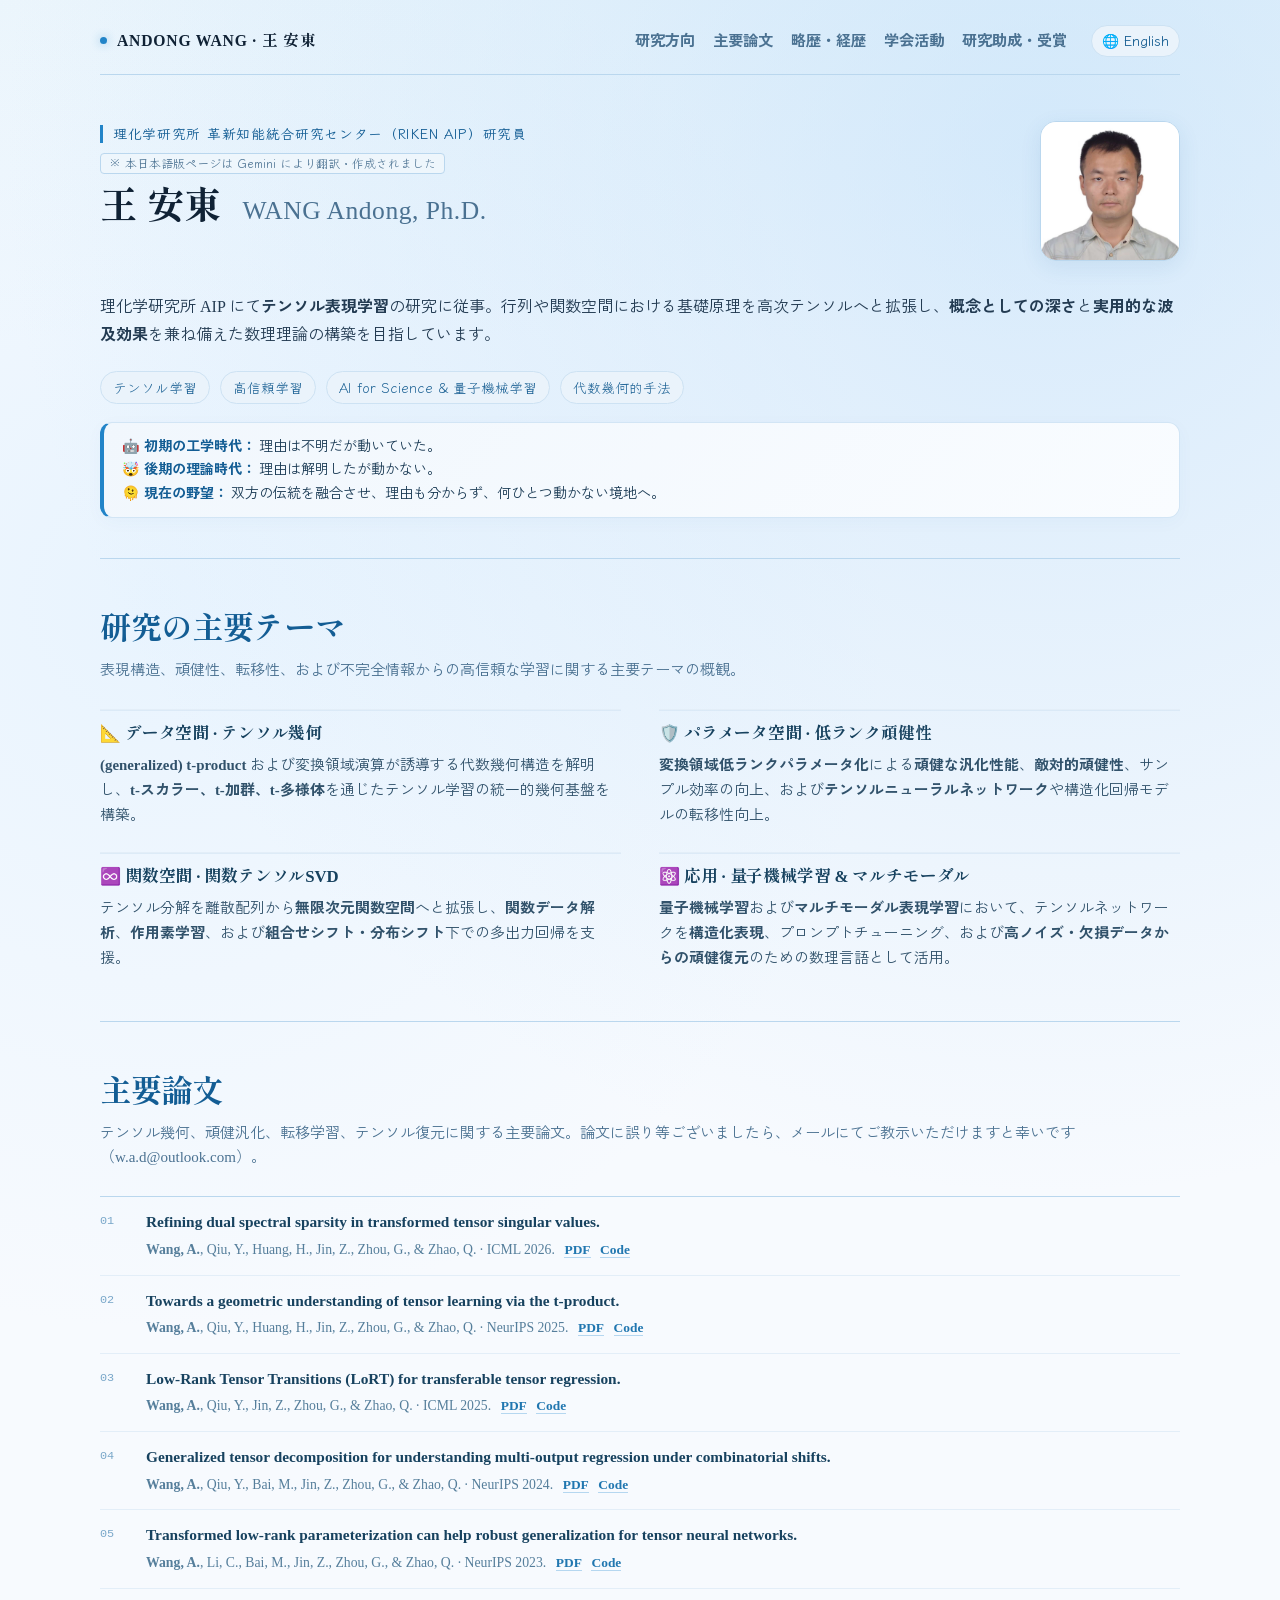
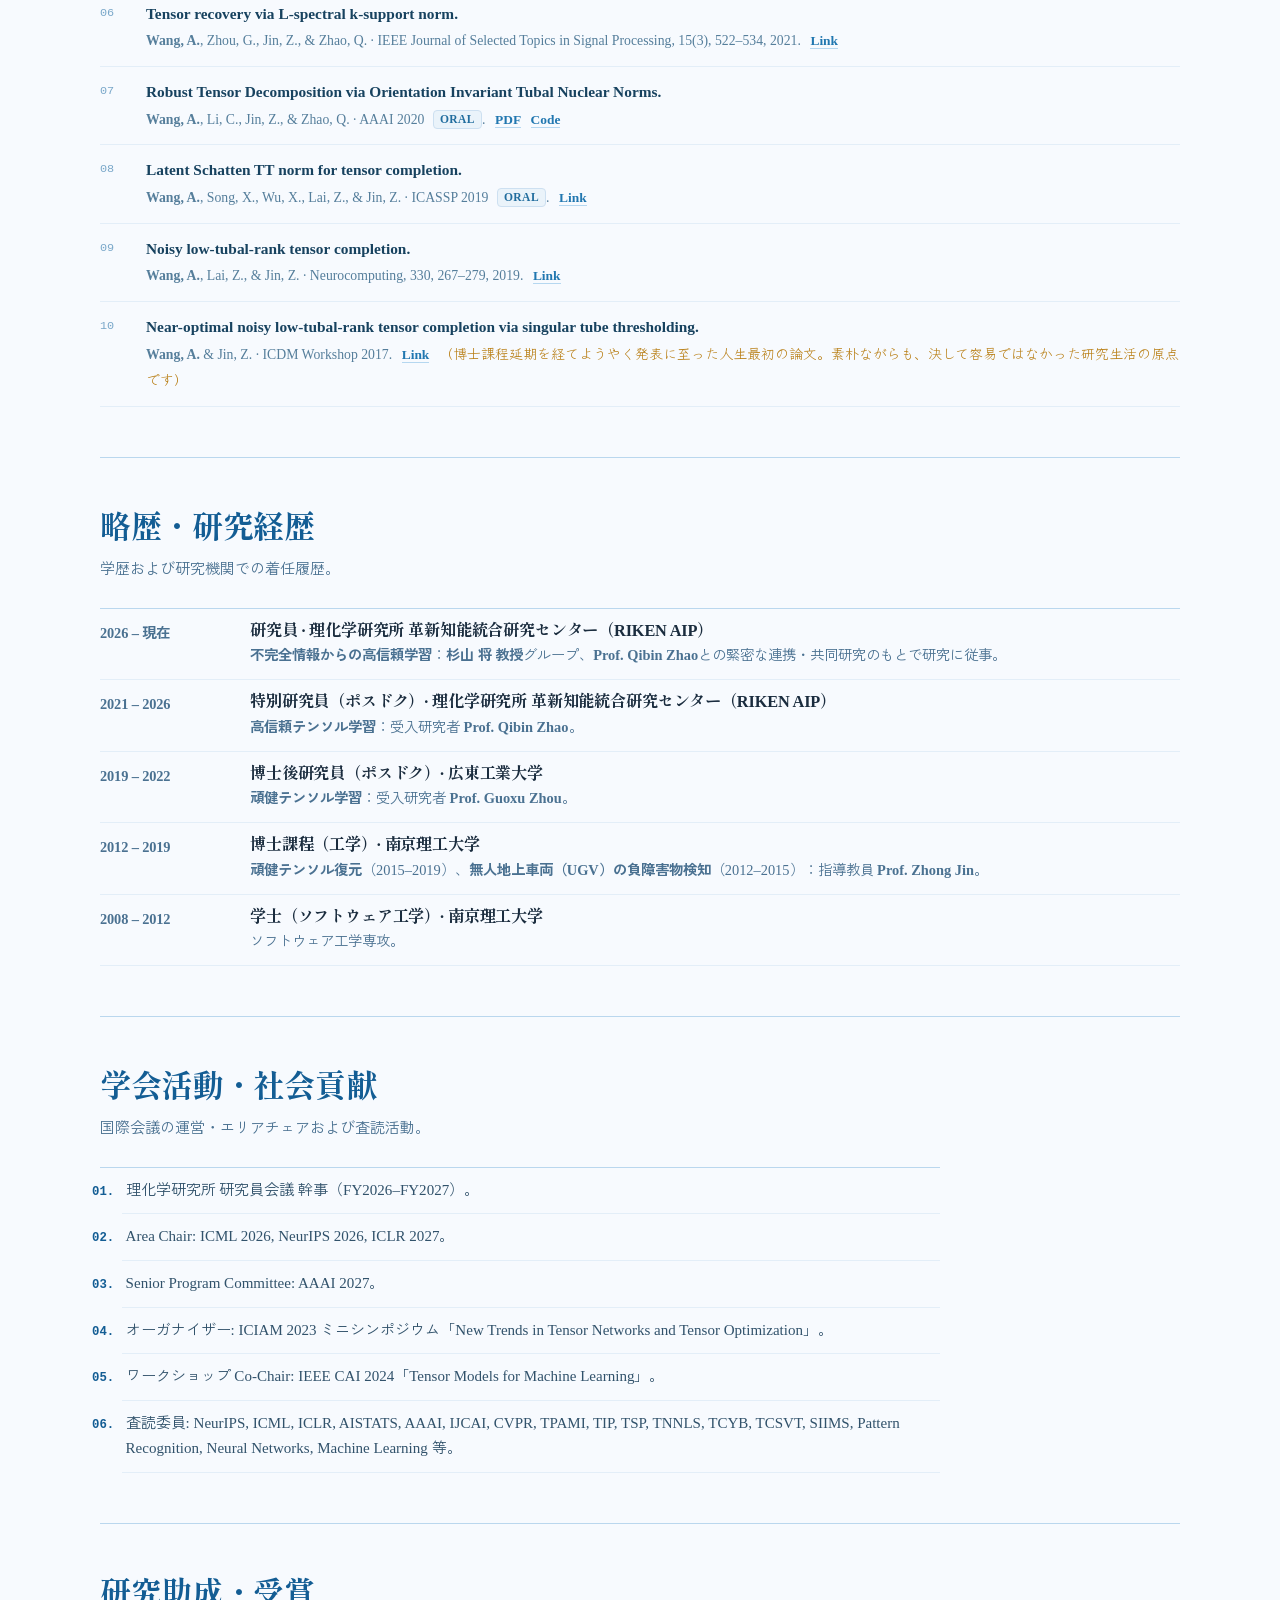
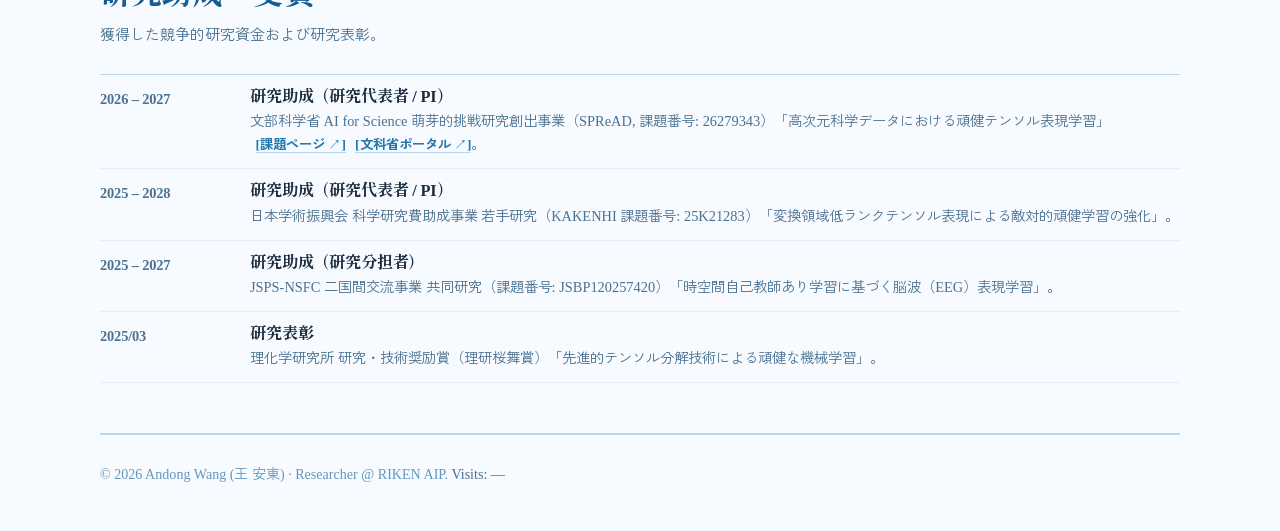
==== index_ja.html @ dbf2d509 "Add files via upload" ====
<!DOCTYPE html>
<html lang="ja">
<head>
  <meta charset="UTF-8" />
  <meta name="viewport" content="width=device-width, initial-scale=1.0" />
  <meta name="description" content="王 安東（Andong Wang）、理化学研究所 革新知能統合研究センター（RIKEN AIP）研究員。テンソル表現学習、代数幾何的手法、不完全情報からの高信頼学習、頑健転移、量子機械学習。" />
  <title>王 安東 (Andong Wang) | 理化学研究所 AIP 研究員</title>
  <link rel="preconnect" href="https://fonts.googleapis.com">
  <link rel="preconnect" href="https://fonts.gstatic.com" crossorigin>
  <link href="https://fonts.googleapis.com/css2?family=Cormorant+Garamond:ital,wght@0,500;0,600;0,700;1,500;1,600&family=EB+Garamond:ital,wght@0,500;0,600;0,700;1,500;1,600&family=Klee+One:wght@400;600&family=Shippori+Mincho:wght@400;500;600;700;800&family=Zen+Kaku+Gothic+New:wght@300;400;500;600;700&display=swap" rel="stylesheet">
  <style>
    :root {
      --bg: #f7fafe;
      --paper: #ffffff;
      --ink: #102235;
      --ink-soft: #233b52;
      --muted: #4a7191;
      --muted-light: #7ca5c5;
      --line: #bad7ee;
      --line-soft: #e3eef8;
      --blue: #298cd1;
      --blue-deep: #135d94;
      --blue-soft: #edf5fc;
      --blue-accent: #2284c8;
      --blue-subtle: #f0f6fc;
      --font-klee: "Klee One", "Yu Kyokasho", serif;
      --serif: "Times New Roman", Times, "Shippori Mincho", "Hiragino Mincho ProN", "Yu Mincho", "YuMincho", "BIZ UDPMincho", serif;
      --times: "Times New Roman", Times, "Zen Kaku Gothic New", "Hiragino Sans", "Hiragino Kaku Gothic ProN", "Yu Gothic", sans-serif;
      --radius-lg: 20px;
      --radius-md: 12px;
      --max: 1080px;
    }

    * { box-sizing: border-box; }
    html { scroll-behavior: smooth; }

    body {
      margin: 0;
      color: var(--ink);
      font-family: var(--times);
      font-size: 0.98rem;
      background:
        radial-gradient(circle at 82% 4%, rgba(182, 218, 248, 0.5), transparent 28%),
        radial-gradient(circle at 12% 16%, rgba(205, 232, 255, 0.35), transparent 22%),
        linear-gradient(180deg, #edf6fc 0%, #f7fafe 340px),
        var(--bg);
      line-height: 1.7;
      -webkit-font-smoothing: antialiased;
    }

    a { color: inherit; text-decoration: none; }
    p { margin: 0; }
    .site-shell { width: min(var(--max), calc(100% - 40px)); margin: 0 auto; }

    .topbar {
      width: min(var(--max), calc(100% - 40px));
      margin: 24px auto 0;
      display: flex;
      justify-content: space-between;
      align-items: center;
      gap: 20px;
      padding: 0 0 16px;
      border-bottom: 1px solid var(--line);
    }

    .wordmark {
      display: flex;
      align-items: center;
      gap: 10px;
      font-family: var(--serif);
      font-weight: 700;
      font-size: 0.98rem;
      letter-spacing: 0.05em;
      color: var(--ink);
      text-transform: uppercase;
      transition: color 0.18s ease;
    }

    .wordmark:hover {
      color: var(--blue-deep);
    }

    .wordmark-dot {
      width: 7px;
      height: 7px;
      border-radius: 50%;
      background: var(--blue-accent);
      box-shadow: 0 0 10px rgba(34, 132, 200, 0.45);
    }

    nav {
      display: flex;
      align-items: center;
      gap: 18px;
      flex-wrap: wrap;
      justify-content: flex-end;
    }

    nav a {
      color: var(--muted);
      font-family: var(--times);
      font-size: 0.95rem;
      font-weight: 600;
      letter-spacing: 0;
      padding: 4px 0;
      position: relative;
      transition: color 0.18s ease;
      white-space: nowrap;
    }

    nav a:hover {
      color: var(--blue-deep);
    }

    nav a::after {
      content: '';
      position: absolute;
      bottom: -2px;
      left: 0;
      width: 0;
      height: 2px;
      background: var(--blue-accent);
      border-radius: 1px;
      transition: width 0.2s cubic-bezier(0.16, 1, 0.3, 1);
    }

    nav a:hover::after {
      width: 100%;
    }

    .hero {
      display: flex;
      flex-direction: column;
      gap: 16px;
      padding: 46px 0 40px;
      border-bottom: 1px solid var(--line);
    }

    .hero-header {
      display: flex;
      justify-content: space-between;
      align-items: flex-start;
      gap: 28px;
    }

    .hero-title-area {
      flex: 1;
      min-width: 0;
    }

    .hero-aside {
      flex-shrink: 0;
      display: flex;
      justify-content: flex-end;
      align-items: flex-start;
    }

    .hero-portrait-card {
      width: 140px;
      height: 140px;
      flex-shrink: 0;
    }

    .hero-portrait {
      display: block;
      width: 140px;
      height: 140px;
      border-radius: 16px;
      overflow: hidden;
      border: 1px solid #bad7ee;
      box-shadow: 0 6px 22px rgba(19, 93, 148, 0.09);
      background: linear-gradient(135deg, #e8f4fc, #f7fbfe);
      transition: transform 0.2s ease, box-shadow 0.2s ease;
    }

    .hero-portrait:hover {
      transform: translateY(-2px);
      box-shadow: 0 10px 28px rgba(19, 93, 148, 0.13);
    }

    .hero-portrait img {
      width: 100%;
      height: 100%;
      object-fit: cover;
      display: block;
    }

    .hero-bio-area {
      width: 100%;
    }

    .hero-joke-wrapper {
      width: 100%;
      margin-top: 2px;
    }

    .self-joke {
      margin: 0;
      color: #1a3a54;
      font-size: 0.88rem;
      line-height: 1.65;
      font-family: var(--times);
      background: linear-gradient(135deg, #f1f7fd 0%, #f9fcff 100%);
      border: 1px solid #d2e5f5;
      border-left: 4px solid var(--blue-accent);
      border-radius: var(--radius-md);
      padding: 12px 18px;
      box-shadow: 0 4px 18px rgba(19, 93, 148, 0.03);
    }

    .self-joke strong {
      font-weight: 700;
      color: var(--blue-deep);
    }

    .eyebrow {
      display: inline-block;
      margin-bottom: 4px;
      color: var(--blue-deep);
      font-size: 0.86rem;
      font-weight: 600;
      letter-spacing: 0.05em;
      border-left: 3px solid var(--blue-accent);
      padding-left: 10px;
      line-height: 1.3;
      font-family: var(--font-klee);
    }

    .trans-disclaimer {
      display: inline-block;
      margin-bottom: 6px;
      font-size: 0.76rem;
      color: var(--muted);
      background: #eef6fc;
      border: 1px solid var(--line);
      padding: 2px 8px;
      border-radius: 4px;
      font-family: var(--font-klee);
      line-height: 1.3;
    }

    h1, h2, h3 {
      margin: 0;
      line-height: 1.25;
      letter-spacing: -0.01em;
      font-family: var(--serif);
      font-weight: 700;
    }

    h1 {
      max-width: 100%;
      font-size: clamp(1.75rem, 3.2vw, 2.35rem);
      color: var(--ink);
      letter-spacing: -0.01em;
      line-height: 1.12;
      margin: 0;
    }

    .name-en {
      display: inline-block;
      margin-left: 0.45em;
      color: var(--muted);
      font-family: "Times New Roman", Times, serif;
      font-size: 0.68em;
      font-weight: 500;
      letter-spacing: 0.02em;
      white-space: nowrap;
    }

    .subtitle {
      max-width: 100%;
      margin-top: 16px;
      color: var(--ink-soft);
      font-size: clamp(0.94rem, 1.4vw, 1rem);
      line-height: 1.75;
    }

    .tag-row {
      display: flex;
      flex-wrap: wrap;
      gap: 8px 10px;
      margin-top: 22px;
      max-width: 100%;
    }

    .tag {
      color: #175e92;
      background: #eaf3fb;
      border: 1px solid #cde2f3;
      border-radius: 999px;
      padding: 4px 12px;
      font-size: 0.86rem;
      font-family: var(--font-klee);
      transition: all 0.18s ease;
      white-space: nowrap;
    }

    .tag:hover {
      background: #dcecf8;
      color: #0d4974;
      border-color: #bad8ee;
    }

    section {
      scroll-margin-top: 60px;
      padding: 50px 0;
      border-bottom: 1px solid var(--line);
    }

    .section-heading {
      display: grid;
      grid-template-columns: 1fr;
      gap: 10px;
      margin-bottom: 26px;
      align-items: start;
    }

    .section-heading h2 {
      color: var(--blue-deep);
      font-size: clamp(1.45rem, 2.6vw, 1.95rem);
      font-family: var(--serif);
      font-weight: 700;
      letter-spacing: -0.01em;
    }

    .section-heading p {
      max-width: 1100px;
      color: #4a7191;
      font-size: 0.94rem;
      line-height: 1.65;
    }

    .two-column-text {
      display: grid;
      grid-template-columns: repeat(2, minmax(0, 1fr));
      gap: 24px 38px;
    }

    .text-block {
      padding-top: 14px;
      border-top: 1px solid var(--line-soft);
      box-shadow: inset 0 1px 0 rgba(207, 226, 242, 0.55);
    }

    .text-block h3 {
      margin-bottom: 8px;
      color: #17425f;
      font-size: 1.05rem;
      font-family: var(--serif);
      font-weight: 700;
      letter-spacing: -0.01em;
    }

    .text-block p {
      color: #31526b;
      font-size: 0.93rem;
      line-height: 1.68;
    }

    .timeline {
      display: grid;
      gap: 0;
      margin: 0;
      padding: 0;
      list-style: none;
      border-top: 1px solid var(--line);
    }

    .timeline li {
      display: grid;
      grid-template-columns: 130px minmax(0, 1fr);
      gap: 20px;
      padding: 12px 0;
      border-bottom: 1px solid var(--line-soft);
    }

    .time {
      color: #4a7191;
      font-size: 0.90rem;
      font-weight: 600;
      letter-spacing: -0.01em;
    }

    .timeline h3 {
      color: #1a2c3e;
      font-size: 1.02rem;
      margin-bottom: 3px;
      letter-spacing: -0.01em;
      font-family: var(--serif);
      font-weight: 700;
    }

    .timeline p {
      color: #4a7191;
      font-size: 0.90rem;
      line-height: 1.6;
    }

    .pub-list {
      display: grid;
      gap: 0;
      margin: 0;
      padding: 0;
      list-style: none;
      counter-reset: pubs;
      border-top: 1px solid var(--line);
    }

    .pub-list li {
      counter-increment: pubs;
      display: grid;
      grid-template-columns: 34px minmax(0, 1fr);
      gap: 12px;
      align-items: start;
      padding: 12px 0;
      border-bottom: 1px solid var(--line-soft);
    }

    .pub-list li::before {
      content: counter(pubs, decimal-leading-zero);
      color: #79a7c9;
      font-family: ui-monospace, SFMono-Regular, Menlo, Consolas, monospace;
      font-size: 0.74rem;
      padding-top: 2px;
    }

    .pub-title {
      color: #17425f;
      font-weight: 700;
      line-height: 1.4;
      font-size: 0.96rem;
    }

    .pub-meta {
      color: #557e9b;
      font-size: 0.86rem;
    }

    .pub-link {
      display: inline;
      margin-left: 0.35rem;
      color: #2177b0;
      font-weight: 560;
      font-size: 0.84rem;
      border-bottom: 1px solid rgba(41, 140, 209, 0.32);
      white-space: nowrap;
      transition: all 0.18s ease;
    }

    .pub-link:hover {
      color: var(--blue-deep);
      border-color: var(--blue-deep);
    }

    .badge-oral {
      display: inline-block;
      color: #216d9e;
      background: #eaf3fa;
      border: 1px solid #cde0f1;
      font-size: 0.72rem;
      font-weight: 600;
      letter-spacing: 0.04em;
      text-transform: uppercase;
      border-radius: 4px;
      padding: 1px 6px;
      margin-left: 5px;
      vertical-align: 0.08em;
      line-height: 1.3;
    }

    .first-paper-note {
      display: inline;
      margin-left: 6px;
      font-size: 0.88rem;
      font-style: normal;
      font-family: var(--font-klee);
      color: #b87e14;
    }

    .service-list {
      display: grid;
      grid-template-columns: 1fr;
      gap: 0;
      margin: 0;
      padding: 0 0 0 1.35rem;
      list-style: decimal-leading-zero;
      border-top: 1px solid var(--line);
      max-width: 840px;
    }

    .service-list li {
      padding: 10px 0;
      border-bottom: 1px solid var(--line-soft);
      color: #31526b;
      font-size: 0.94rem;
      padding-left: 0.25rem;
    }

    .service-list li::marker {
      color: var(--blue-deep);
      font-family: ui-monospace, SFMono-Regular, Menlo, Consolas, monospace;
      font-size: 0.82em;
      font-weight: 600;
    }

    footer {
      width: min(var(--max), calc(100% - 40px));
      margin: 0 auto;
      padding: 28px 0 44px;
      color: #6398bc;
      font-size: 0.88rem;
      border-top: 1px solid var(--line);
      line-height: 1.65;
    }

    .visit-count {
      color: var(--muted);
      white-space: nowrap;
    }

    @media (max-width: 860px) {
      .topbar {
        align-items: flex-start;
        flex-direction: column;
        gap: 12px;
      }

      nav {
        justify-content: flex-start;
        gap: 12px 18px;
      }

      .hero {
        gap: 20px;
        padding-top: 40px;
      }

      .hero-header {
        flex-direction: row;
        align-items: flex-start;
        gap: 20px;
      }

      .hero-portrait-card {
        width: 120px;
        max-width: 120px;
      }

      .hero-portrait {
        width: 120px;
        height: 120px;
      }

      .two-column-text { grid-template-columns: 1fr; }
    }

    @media (max-width: 560px) {
      .site-shell, .topbar, footer { width: min(100% - 24px, var(--max)); }
      .hero { padding: 36px 0 40px; }
      .hero-header {
        flex-direction: column-reverse;
        gap: 16px;
      }
      .timeline li, .pub-list li { grid-template-columns: 1fr; gap: 8px; }
    }
  </style>
</head>
<body>
  <header class="topbar" aria-label="サイトヘッダー">
    <a class="wordmark" href="#home" aria-label="王 安東 ホーム">
      <span class="wordmark-dot"></span>
      <span>ANDONG WANG · 王 安東</span>
    </a>
    <nav aria-label="メインナビゲーション">
      <a href="#research">研究方向</a>
      <a href="#publications">主要論文</a>
      <a href="#experience">略歴・経歴</a>
      <a href="#service">学会活動</a>
      <a href="#funding">研究助成・受賞</a>
      <a href="index.html" class="tag" style="margin-left: 6px; font-weight: 600; padding: 3px 10px; text-decoration: none;" title="Switch to English">🌐 English</a>
    </nav>
  </header>

  <main id="home" class="site-shell">
    <section class="hero" aria-label="自己紹介">
      <div class="hero-header">
        <div class="hero-title-area">
          <span class="eyebrow">理化学研究所 革新知能統合研究センター（RIKEN AIP）研究員</span>
          <div style="margin-top: 2px; margin-bottom: 6px;">
            <span class="trans-disclaimer">※ 本日本語版ページは Gemini により翻訳・作成されました</span>
          </div>
          <h1>王 安東 <span class="name-en">WANG Andong, Ph.D.</span></h1>
        </div>
        <aside class="hero-aside" aria-label="研究員肖像写真">
          <div class="hero-portrait-card">
            <a class="hero-portrait" href="wad_jp.png" target="_blank" rel="noopener" aria-label="肖像写真を開く">
              <img src="wad_jp.png" alt="王 安東 肖像写真" onerror="this.src='assets/wad_jp.png';" />
            </a>
          </div>
        </aside>
      </div>

      <div class="hero-bio-area">
        <p class="subtitle">
          理化学研究所 AIP にて<strong>テンソル表現学習</strong>の研究に従事。行列や関数空間における基礎原理を高次テンソルへと拡張し、<strong>概念としての深さ</strong>と<strong>実用的な波及効果</strong>を兼ね備えた数理理論の構築を目指しています。
        </p>
        <div class="tag-row" aria-label="研究キーワード">
          <span class="tag">テンソル学習</span>
          <span class="tag">高信頼学習</span>
          <span class="tag">AI for Science & 量子機械学習</span>
          <span class="tag">代数幾何的手法</span>
        </div>
      </div>

      <div class="hero-joke-wrapper">
        <p class="self-joke">
          🤖 <strong>初期の工学時代：</strong> 理由は不明だが動いていた。<br />
          🤯 <strong>後期の理論時代：</strong> 理由は解明したが動かない。<br />
          🫠 <strong>現在の野望：</strong> 双方の伝統を融合させ、理由も分からず、何ひとつ動かない境地へ。
        </p>
      </div>
    </section>

    <section id="research" aria-label="研究概要">
      <div class="section-heading">
        <h2>研究の主要テーマ</h2>
        <p>表現構造、頑健性、転移性、および不完全情報からの高信頼な学習に関する主要テーマの概観。</p>
      </div>
      <div class="two-column-text">
        <article class="text-block">
          <h3>📐 データ空間 · テンソル幾何</h3>
          <p>
            <strong>(generalized) t-product</strong> および変換領域演算が誘導する代数幾何構造を解明し、<strong>t-スカラー、t-加群、t-多様体</strong>を通じたテンソル学習の統一的幾何基盤を構築。
          </p>
        </article>
        <article class="text-block">
          <h3>🛡️ パラメータ空間 · 低ランク頑健性</h3>
          <p>
            <strong>変換領域低ランクパラメータ化</strong>による<strong>頑健な汎化性能</strong>、<strong>敵対的頑健性</strong>、サンプル効率の向上、および<strong>テンソルニューラルネットワーク</strong>や構造化回帰モデルの転移性向上。
          </p>
        </article>
        <article class="text-block">
          <h3>♾️ 関数空間 · 関数テンソルSVD</h3>
          <p>
            テンソル分解を離散配列から<strong>無限次元関数空間</strong>へと拡張し、<strong>関数データ解析</strong>、<strong>作用素学習</strong>、および<strong>組合せシフト・分布シフト</strong>下での多出力回帰を支援。
          </p>
        </article>
        <article class="text-block">
          <h3>⚛️ 応用 · 量子機械学習 & マルチモーダル</h3>
          <p>
            <strong>量子機械学習</strong>および<strong>マルチモーダル表現学習</strong>において、テンソルネットワークを<strong>構造化表現</strong>、プロンプトチューニング、および<strong>高ノイズ・欠損データからの頑健復元</strong>のための数理言語として活用。
          </p>
        </article>
      </div>
    </section>

    <section id="publications" aria-label="主要論文">
      <div class="section-heading">
        <h2>主要論文</h2>
        <p>テンソル幾何、頑健汎化、転移学習、テンソル復元に関する主要論文。論文に誤り等ございましたら、メールにてご教示いただけますと幸いです（w.a.d@outlook.com）。</p>
      </div>
      <ol class="pub-list">
        <li><div><span class="pub-title">Refining dual spectral sparsity in transformed tensor singular values.<br></span> <span class="pub-meta"><strong>Wang, A.</strong>, Qiu, Y., Huang, H., Jin, Z., Zhou, G., & Zhao, Q. · ICML 2026.</span> <a class="pub-link" href="https://openreview.net/pdf?id=1ZIjW3LFcH" target="_blank" rel="noopener">PDF</a> <a class="pub-link" href="https://github.com/pingzaiwang/LpSq-QuasiNorm" target="_blank" rel="noopener">Code</a></div></li> 
        <li><div><span class="pub-title">Towards a geometric understanding of tensor learning via the t-product.<br></span> <span class="pub-meta"><strong>Wang, A.</strong>, Qiu, Y., Huang, H., Jin, Z., Zhou, G., & Zhao, Q. · NeurIPS 2025.</span> <a class="pub-link" href="https://proceedings.neurips.cc/paper_files/paper/2025/file/cef8f771a55c5ff0c9a421813c7f598b-Paper-Conference.pdf" target="_blank" rel="noopener">PDF</a> <a class="pub-link" href="https://github.com/pingzaiwang/BTR4tGeometry" target="_blank" rel="noopener">Code</a></div></li>
        <li><div><span class="pub-title">Low-Rank Tensor Transitions (LoRT) for transferable tensor regression.<br></span> <span class="pub-meta"><strong>Wang, A.</strong>, Qiu, Y., Jin, Z., Zhou, G., & Zhao, Q. · ICML 2025.</span> <a class="pub-link" href="https://raw.githubusercontent.com/mlresearch/v267/main/assets/wang25cj/wang25cj.pdf" target="_blank" rel="noopener">PDF</a> <a class="pub-link" href="https://github.com/pingzaiwang/LoRT" target="_blank" rel="noopener">Code</a></div></li>
        <li><div><span class="pub-title">Generalized tensor decomposition for understanding multi-output regression under combinatorial shifts.<br></span> <span class="pub-meta"><strong>Wang, A.</strong>, Qiu, Y., Bai, M., Jin, Z., Zhou, G., & Zhao, Q. · NeurIPS 2024.</span> <a class="pub-link" href="https://papers.neurips.cc/paper_files/paper/2024/file/54ece32fe923c26b3de15d0da182e008-Paper-Conference.pdf" target="_blank" rel="noopener">PDF</a> <a class="pub-link" href="https://github.com/pingzaiwang/FtSVD4MORCDS" target="_blank" rel="noopener">Code</a></div></li>
        <li><div><span class="pub-title">Transformed low-rank parameterization can help robust generalization for tensor neural networks.<br></span> <span class="pub-meta"><strong>Wang, A.</strong>, Li, C., Bai, M., Jin, Z., Zhou, G., & Zhao, Q. · NeurIPS 2023.</span> <a class="pub-link" href="https://proceedings.neurips.cc/paper_files/paper/2023/file/092c2d45005ea2db40fc24c470663416-Paper-Conference.pdf" target="_blank" rel="noopener">PDF</a> <a class="pub-link" href="https://github.com/pingzaiwang/Analysis4TNN" target="_blank" rel="noopener">Code</a></div></li>
        <li><div><span class="pub-title">Tensor recovery via L-spectral k-support norm.<br></span> <span class="pub-meta"><strong>Wang, A.</strong>, Zhou, G., Jin, Z., & Zhao, Q. · IEEE Journal of Selected Topics in Signal Processing, 15(3), 522–534, 2021.</span> <a class="pub-link" href="https://doi.org/10.1109/JSTSP.2021.3058763" target="_blank" rel="noopener">Link</a></div></li>
        <li><div><span class="pub-title">Robust Tensor Decomposition via Orientation Invariant Tubal Nuclear Norms.<br></span> <span class="pub-meta"><strong>Wang, A.</strong>, Li, C., Jin, Z., & Zhao, Q. · AAAI 2020 <span class="badge-oral">Oral</span>.</span> <a class="pub-link" href="https://ojs.aaai.org/index.php/AAAI/article/view/6074/5930" target="_blank" rel="noopener">PDF</a> <a class="pub-link" href="https://github.com/pingzaiwang/OITNN" target="_blank" rel="noopener">Code</a></div></li>
        <li><div><span class="pub-title">Latent Schatten TT norm for tensor completion.<br></span> <span class="pub-meta"><strong>Wang, A.</strong>, Song, X., Wu, X., Lai, Z., & Jin, Z. · ICASSP 2019 <span class="badge-oral">Oral</span>.</span> <a class="pub-link" href="https://ieeexplore.ieee.org/search/searchresult.jsp?queryText=Latent%20Schatten%20TT%20norm%20for%20tensor%20completion" target="_blank" rel="noopener">Link</a></div></li>
        <li><div><span class="pub-title">Noisy low-tubal-rank tensor completion.<br></span> <span class="pub-meta"><strong>Wang, A.</strong>, Lai, Z., & Jin, Z. · Neurocomputing, 330, 267–279, 2019.</span> <a class="pub-link" href="https://www.sciencedirect.com/science/article/pii/S0925231218313407" target="_blank" rel="noopener">Link</a></div></li>
        <li><div><span class="pub-title">Near-optimal noisy low-tubal-rank tensor completion via singular tube thresholding.<br></span> <span class="pub-meta"><strong>Wang, A.</strong> & Jin, Z. · ICDM Workshop 2017.</span> <a class="pub-link" href="https://ieeexplore.ieee.org/document/8215710" target="_blank" rel="noopener">Link</a> <span class="first-paper-note">（博士課程延期を経てようやく発表に至った人生最初の論文。素朴ながらも、決して容易ではなかった研究生活の原点です）</span></div></li>
      </ol>
    </section>

    <section id="experience" aria-label="略歴・経歴">
      <div class="section-heading">
        <h2>略歴・研究経歴</h2>
        <p>学歴および研究機関での着任履歴。</p>
      </div>
      <ul class="timeline">
        <li>
          <span class="time">2026 – 現在</span>
          <div>
            <h3>研究員 · 理化学研究所 革新知能統合研究センター（RIKEN AIP）</h3>
            <p><strong>不完全情報からの高信頼学習</strong>：<strong><a href="https://aip.riken.jp/labs/math_intel/imperfect_inf_learn/?lang=ja" target="_blank" rel="noopener">杉山 将 教授</a></strong>グループ、<strong><a href="https://qibinzhao.github.io/" target="_blank" rel="noopener">Prof. Qibin Zhao</a></strong>との緊密な連携・共同研究のもとで研究に従事。</p>
          </div>
        </li>
        <li>
          <span class="time">2021 – 2026</span>
          <div>
            <h3>特別研究員（ポスドク）· 理化学研究所 革新知能統合研究センター（RIKEN AIP）</h3>
            <p><strong>高信頼テンソル学習</strong>：受入研究者 <strong><a href="https://qibinzhao.github.io/" target="_blank" rel="noopener">Prof. Qibin Zhao</a></strong>。</p>
          </div>
        </li>
        <li>
          <span class="time">2019 – 2022</span>
          <div>
            <h3>博士後研究員（ポスドク）· 広東工業大学</h3>
            <p><strong>頑健テンソル学習</strong>：受入研究者 <strong><a href="https://teacher.gdut.edu.cn/gxzhou/zh_CN/index.htm" target="_blank" rel="noopener">Prof. Guoxu Zhou</a></strong>。</p>
          </div>
        </li>
        <li>
          <span class="time">2012 – 2019</span>
          <div>
            <h3>博士課程（工学）· 南京理工大学</h3>
            <p><strong>頑健テンソル復元</strong>（2015–2019）、<strong>無人地上車両（UGV）の負障害物検知</strong>（2012–2015）：指導教員 <strong><a href="https://www.patternrecognition.asia/jin/index_en.html" target="_blank" rel="noopener">Prof. Zhong Jin</a></strong>。</p>
          </div>
        </li>
        <li>
          <span class="time">2008 – 2012</span>
          <div>
            <h3>学士（ソフトウェア工学）· 南京理工大学</h3>
            <p>ソフトウェア工学専攻。</p>
          </div>
        </li>
      </ul>
    </section>

    <section id="service" aria-label="学会活動">
      <div class="section-heading">
        <h2>学会活動・社会貢献</h2>
        <p>国際会議の運営・エリアチェアおよび査読活動。</p>
      </div>
      <ol class="service-list">
        <li>理化学研究所 研究員会議 幹事（FY2026–FY2027）。</li>
        <li>Area Chair: ICML 2026, NeurIPS 2026, ICLR 2027。</li>
        <li>Senior Program Committee: AAAI 2027。</li>
        <li>オーガナイザー: ICIAM 2023 ミニシンポジウム「New Trends in Tensor Networks and Tensor Optimization」。</li>
        <li>ワークショップ Co-Chair: IEEE CAI 2024「Tensor Models for Machine Learning」。</li>
        <li>査読委員: NeurIPS, ICML, ICLR, AISTATS, AAAI, IJCAI, CVPR, TPAMI, TIP, TSP, TNNLS, TCYB, TCSVT, SIIMS, Pattern Recognition, Neural Networks, Machine Learning 等。</li>
      </ol>
    </section>

    <section id="funding" aria-label="研究助成・受賞">
      <div class="section-heading">
        <h2>研究助成・受賞</h2>
        <p>獲得した競争的研究資金および研究表彰。</p>
      </div>
      <ul class="timeline">
        <li>
          <span class="time">2026 – 2027</span>
          <div>
            <h3>研究助成（研究代表者 / PI）</h3>
            <p>文部科学省 AI for Science 萌芽的挑戦研究創出事業（SPReAD, 課題番号: 26279343）「高次元科学データにおける頑健テンソル表現学習」 <a class="pub-link" href="spread_ja.html" target="_blank" rel="noopener">[課題ページ ↗]</a> <a class="pub-link" href="https://www.mext.go.jp/aifors_spread/" target="_blank" rel="noopener">[文科省ポータル ↗]</a>。</p>
          </div>
        </li>
        <li>
          <span class="time">2025 – 2028</span>
          <div>
            <h3>研究助成（研究代表者 / PI）</h3>
            <p>日本学術振興会 科学研究費助成事業 若手研究（KAKENHI 課題番号: 25K21283）「変換領域低ランクテンソル表現による敵対的頑健学習の強化」。</p>
          </div>
        </li>
        <li>
          <span class="time">2025 – 2027</span>
          <div>
            <h3>研究助成（研究分担者）</h3>
            <p>JSPS-NSFC 二国間交流事業 共同研究（課題番号: JSBP120257420）「時空間自己教師あり学習に基づく脳波（EEG）表現学習」。</p>
          </div>
        </li>
        <li>
          <span class="time">2025/03</span>
          <div>
            <h3>研究表彰</h3>
            <p>理化学研究所 研究・技術奨励賞（理研桜舞賞）「先進的テンソル分解技術による頑健な機械学習」。</p>
          </div>
        </li>
      </ul>
    </section>
  </main>

  <footer>© <span id="year">2026</span> Andong Wang (王 安東) · Researcher @ RIKEN AIP. <span class="visit-count">Visits: <span id="goatcounter-visits">—</span></span></footer>
  <script>document.getElementById("year").textContent = new Date().getFullYear();</script>

  <script>
    (function() {
      var target = document.getElementById("goatcounter-visits");
      if (!target) return;

      var path = window.location.pathname || "/";
      var url = "https://antonw.goatcounter.com/counter/" + encodeURIComponent(path) + ".json";

      fetch(url)
        .then(function(response) {
          if (!response.ok) throw new Error("counter unavailable");
          return response.json();
        })
        .then(function(data) {
          if (data && data.count) {
            target.textContent = data.count;
          }
        })
        .catch(function() {
          target.textContent = "—";
        });
    })();
  </script>

  <script data-goatcounter="https://antonw.goatcounter.com/count"
          async src="//gc.zgo.at/count.js"></script>

</body>
</html>
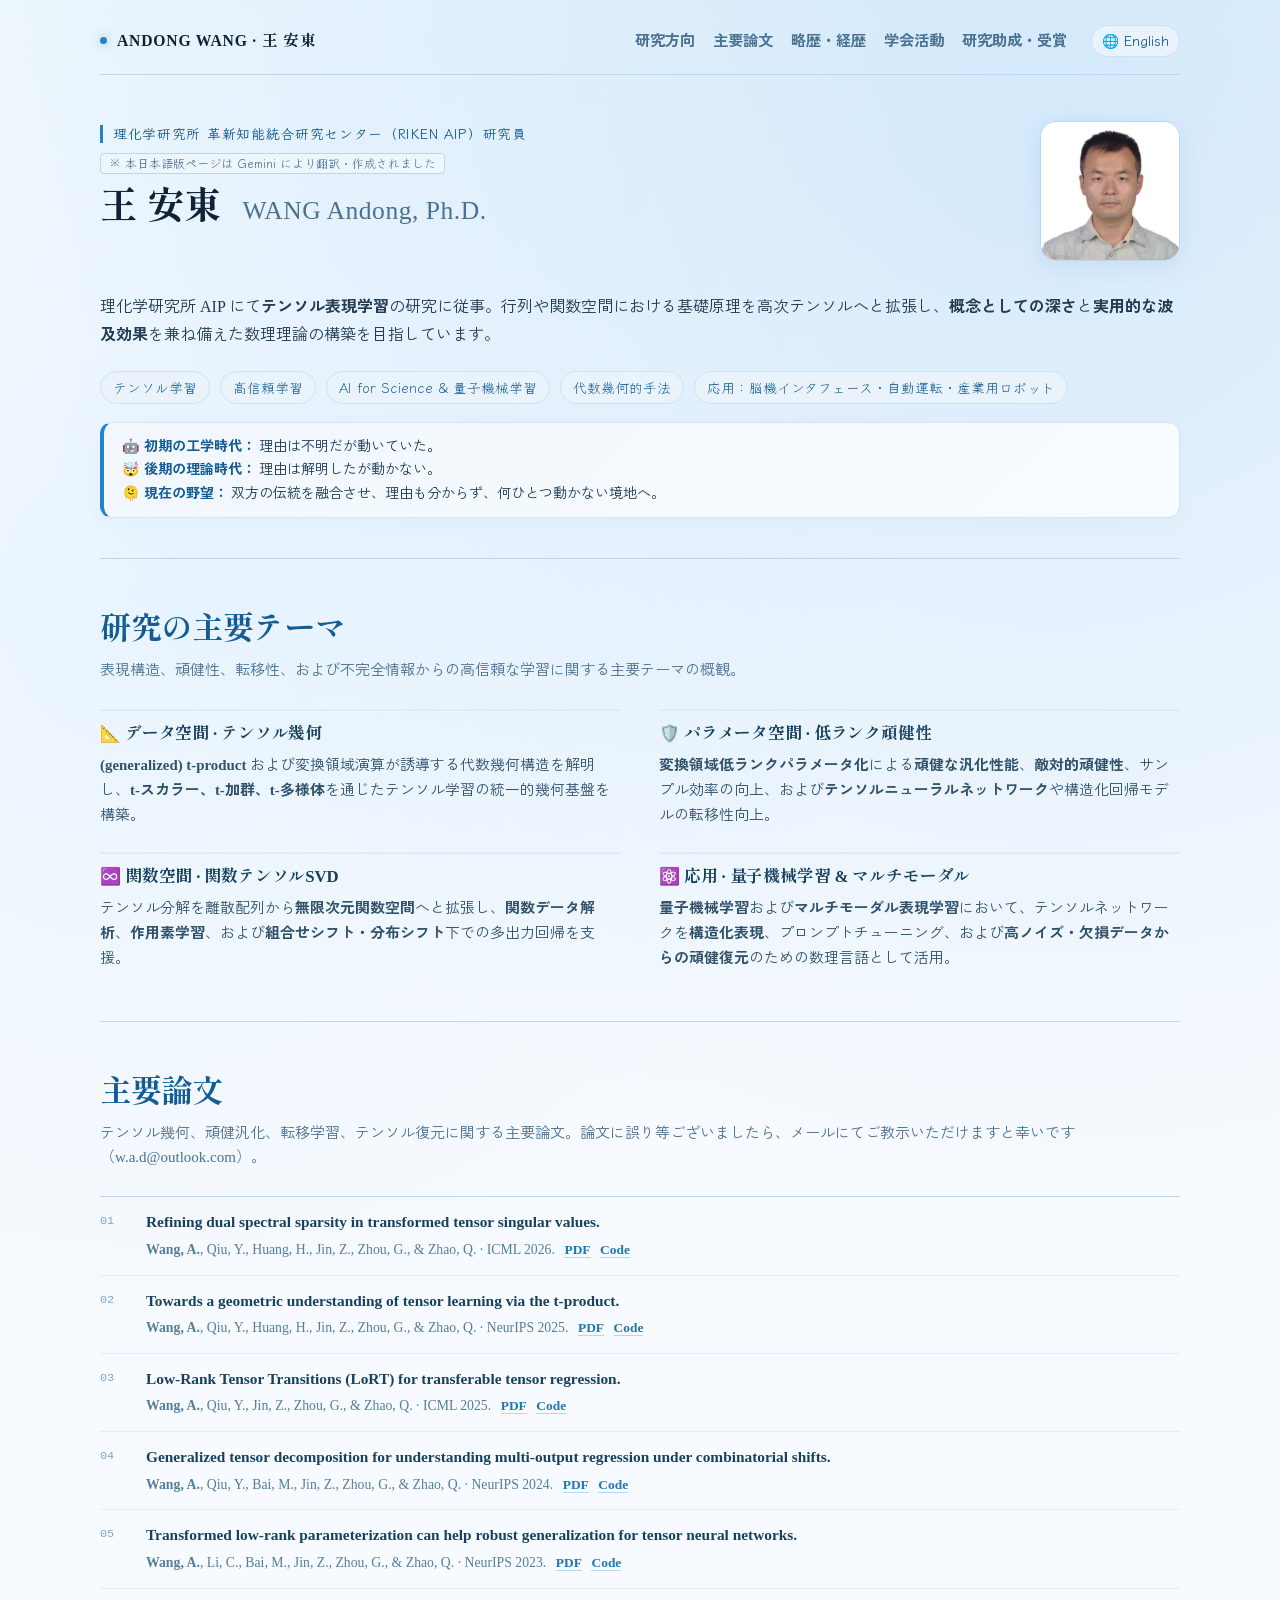
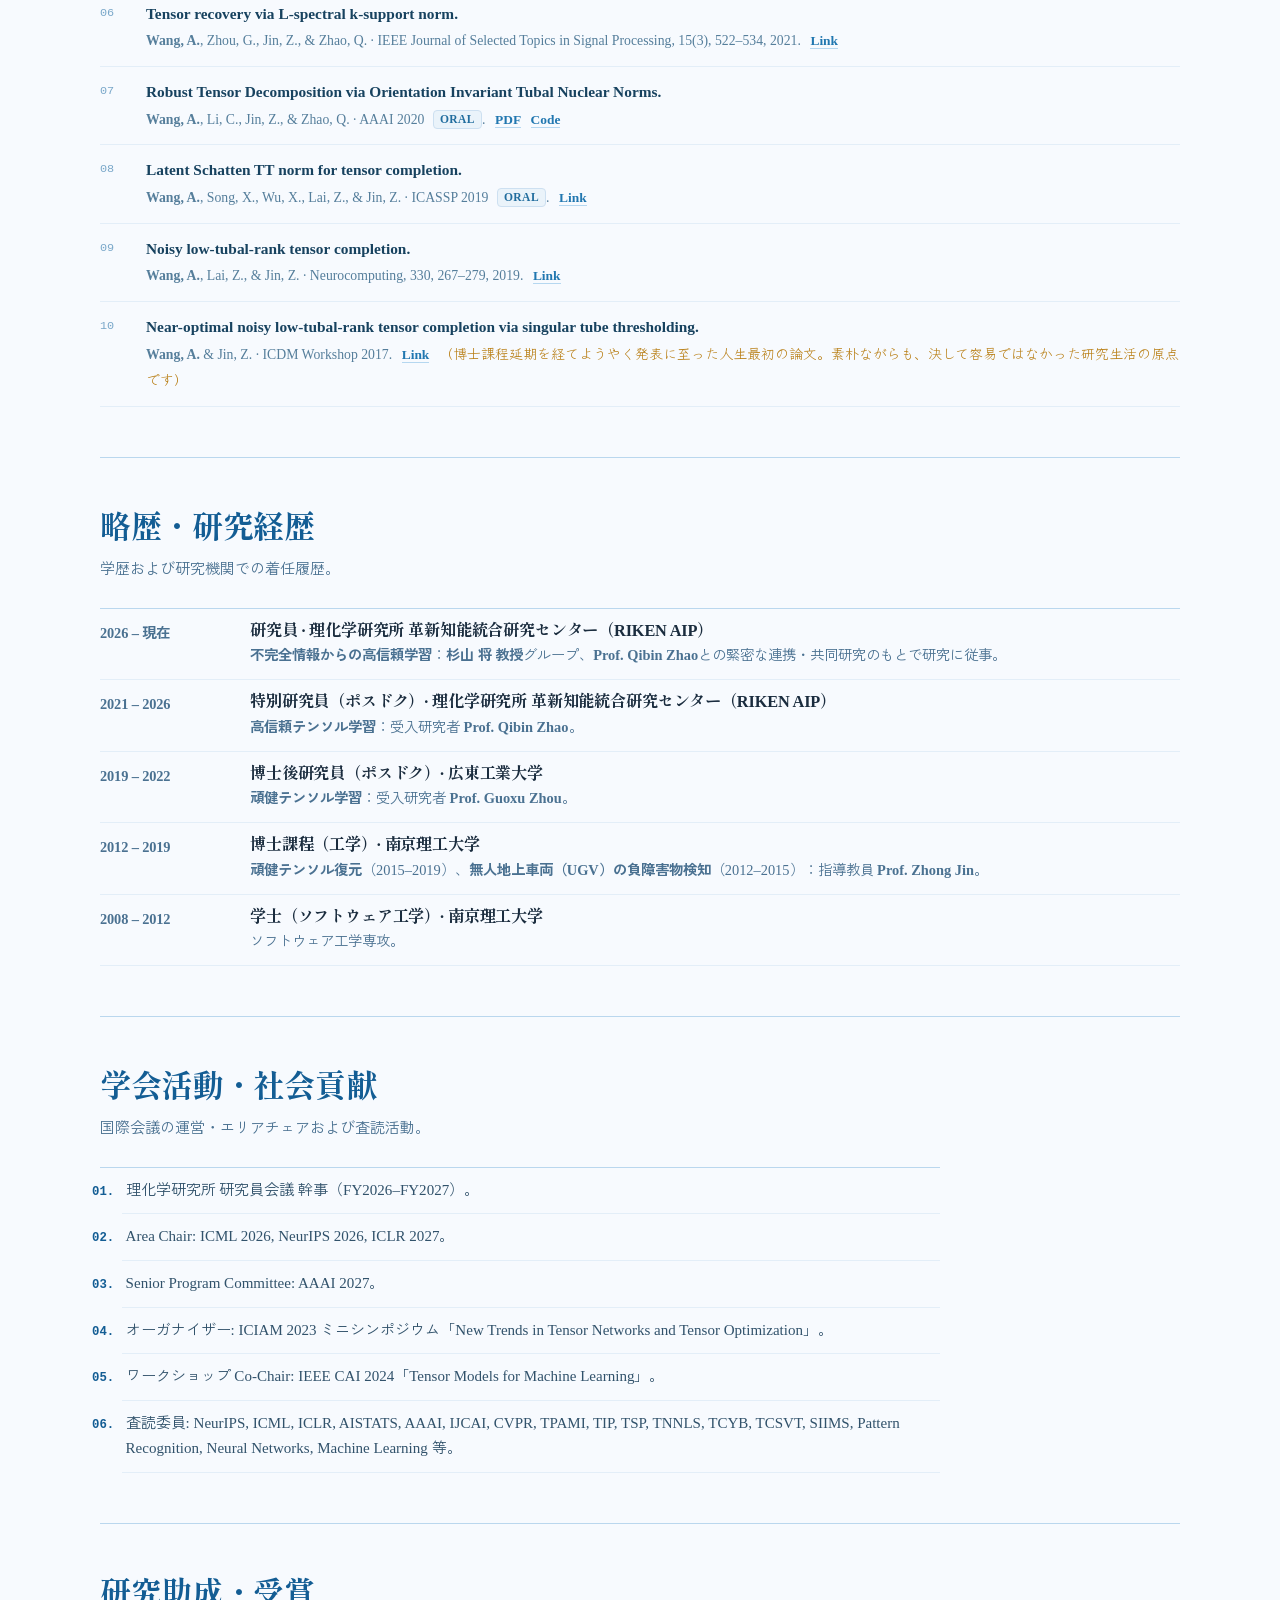
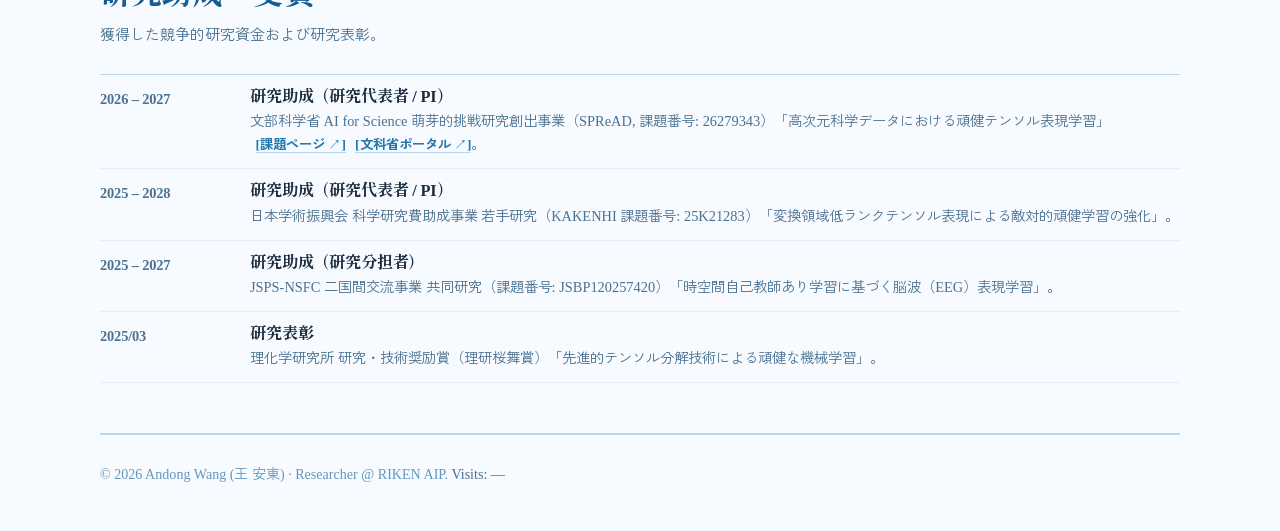
==== commit b5f34ea1: "Update index_ja.html" ====
--- a/index_ja.html
+++ b/index_ja.html
@@ -609,6 +609,7 @@
           <span class="tag">高信頼学習</span>
           <span class="tag">AI for Science & 量子機械学習</span>
           <span class="tag">代数幾何的手法</span>
+          <span class="tag">応用：脳機インタフェース・自動運転・産業用ロボット</span>
         </div>
       </div>
 
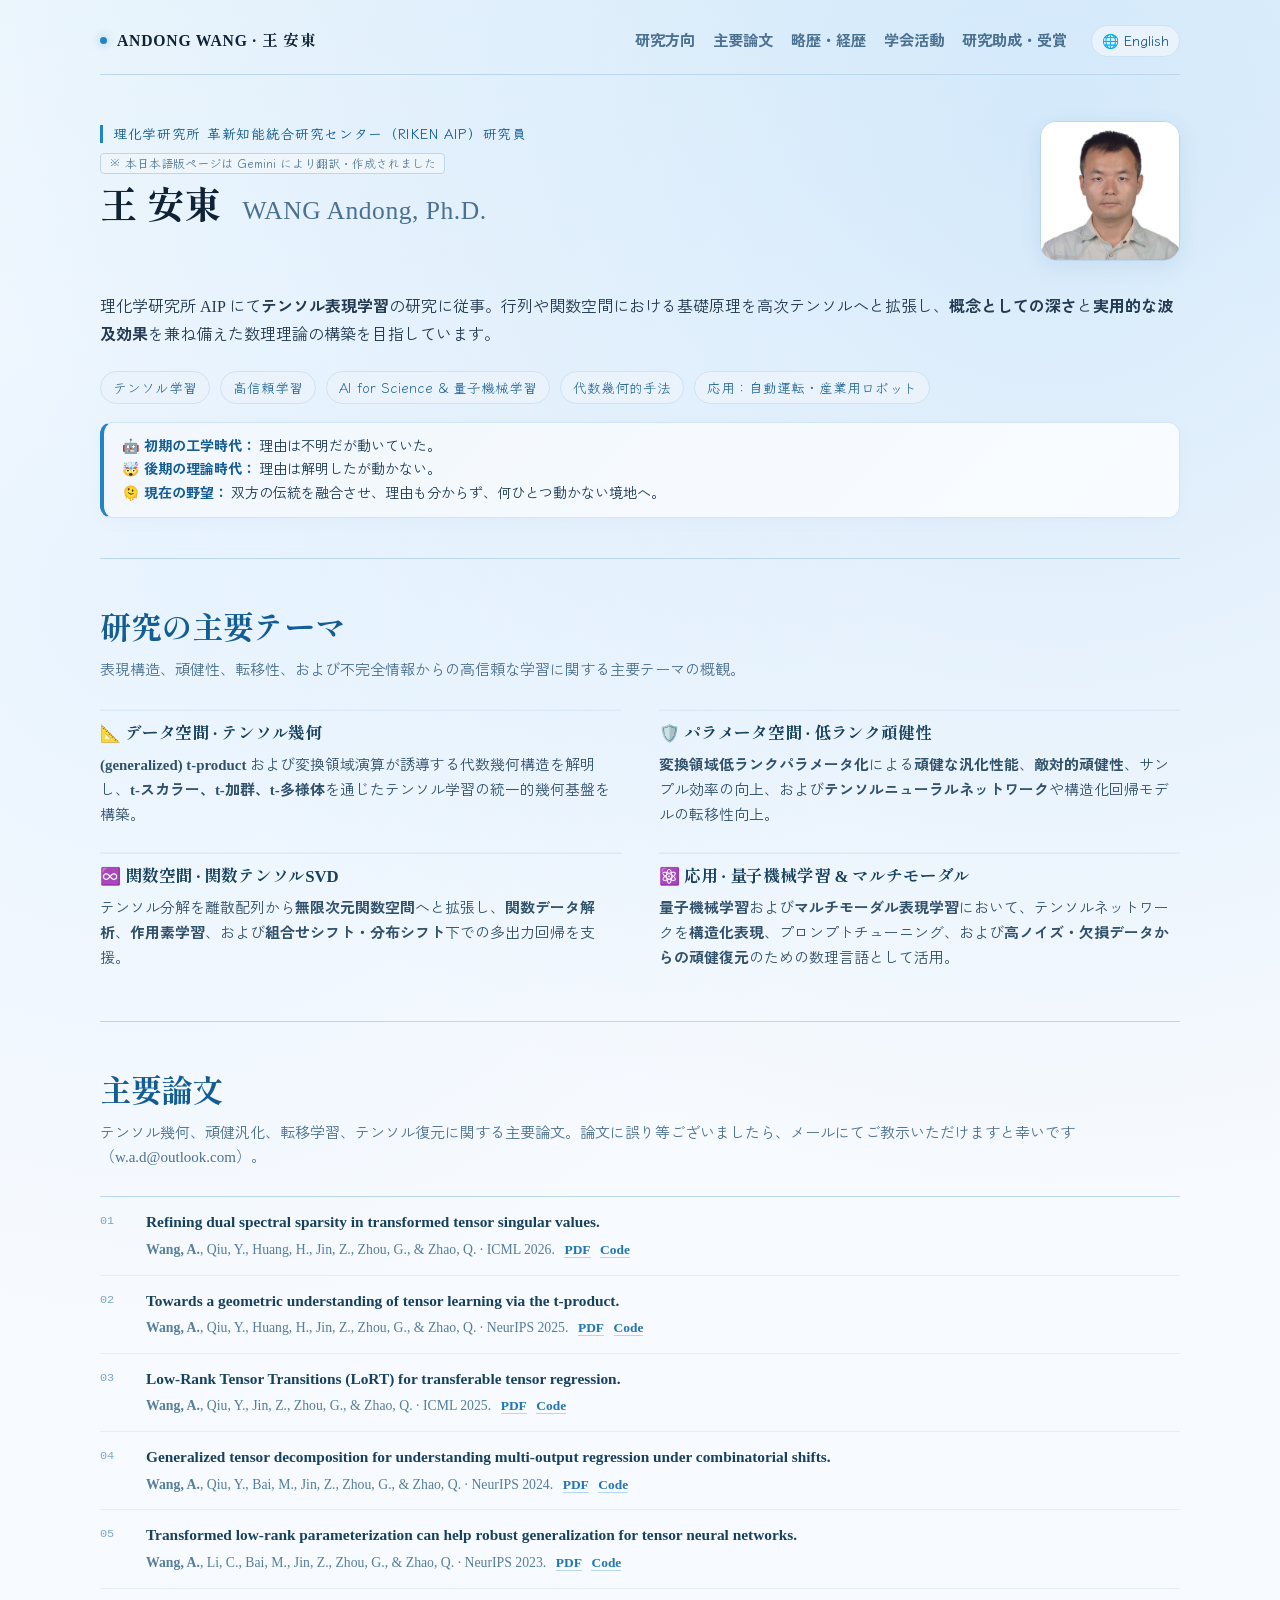
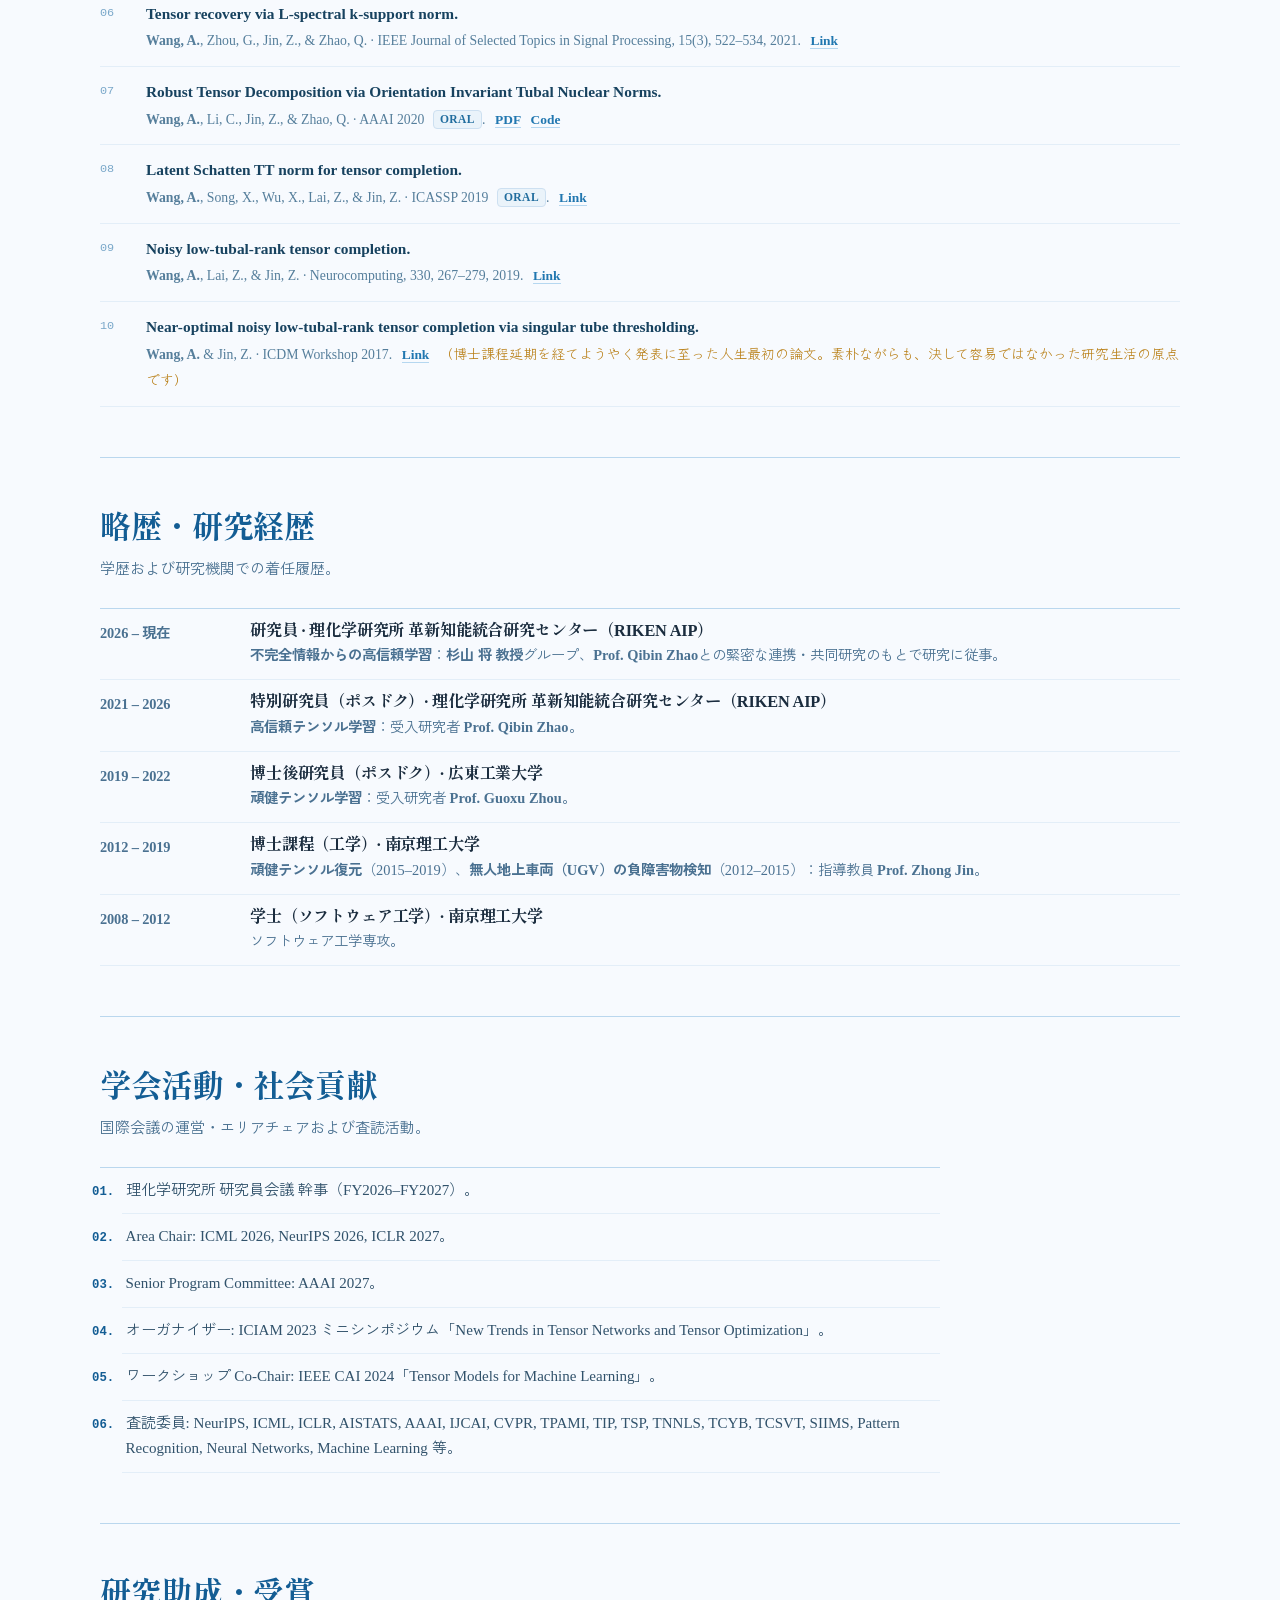
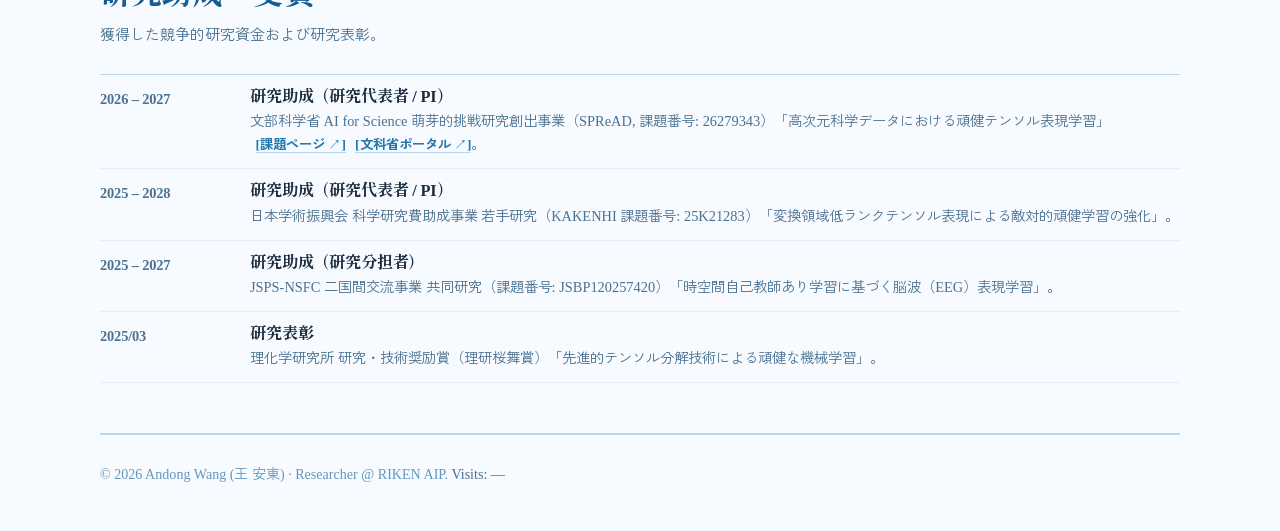
==== commit 4b41e5ef: "Update index_ja.html" ====
--- a/index_ja.html
+++ b/index_ja.html
@@ -609,7 +609,7 @@
           <span class="tag">高信頼学習</span>
           <span class="tag">AI for Science & 量子機械学習</span>
           <span class="tag">代数幾何的手法</span>
-          <span class="tag">応用：脳機インタフェース・自動運転・産業用ロボット</span>
+          <span class="tag">応用：自動運転・産業用ロボット</span>
         </div>
       </div>
 
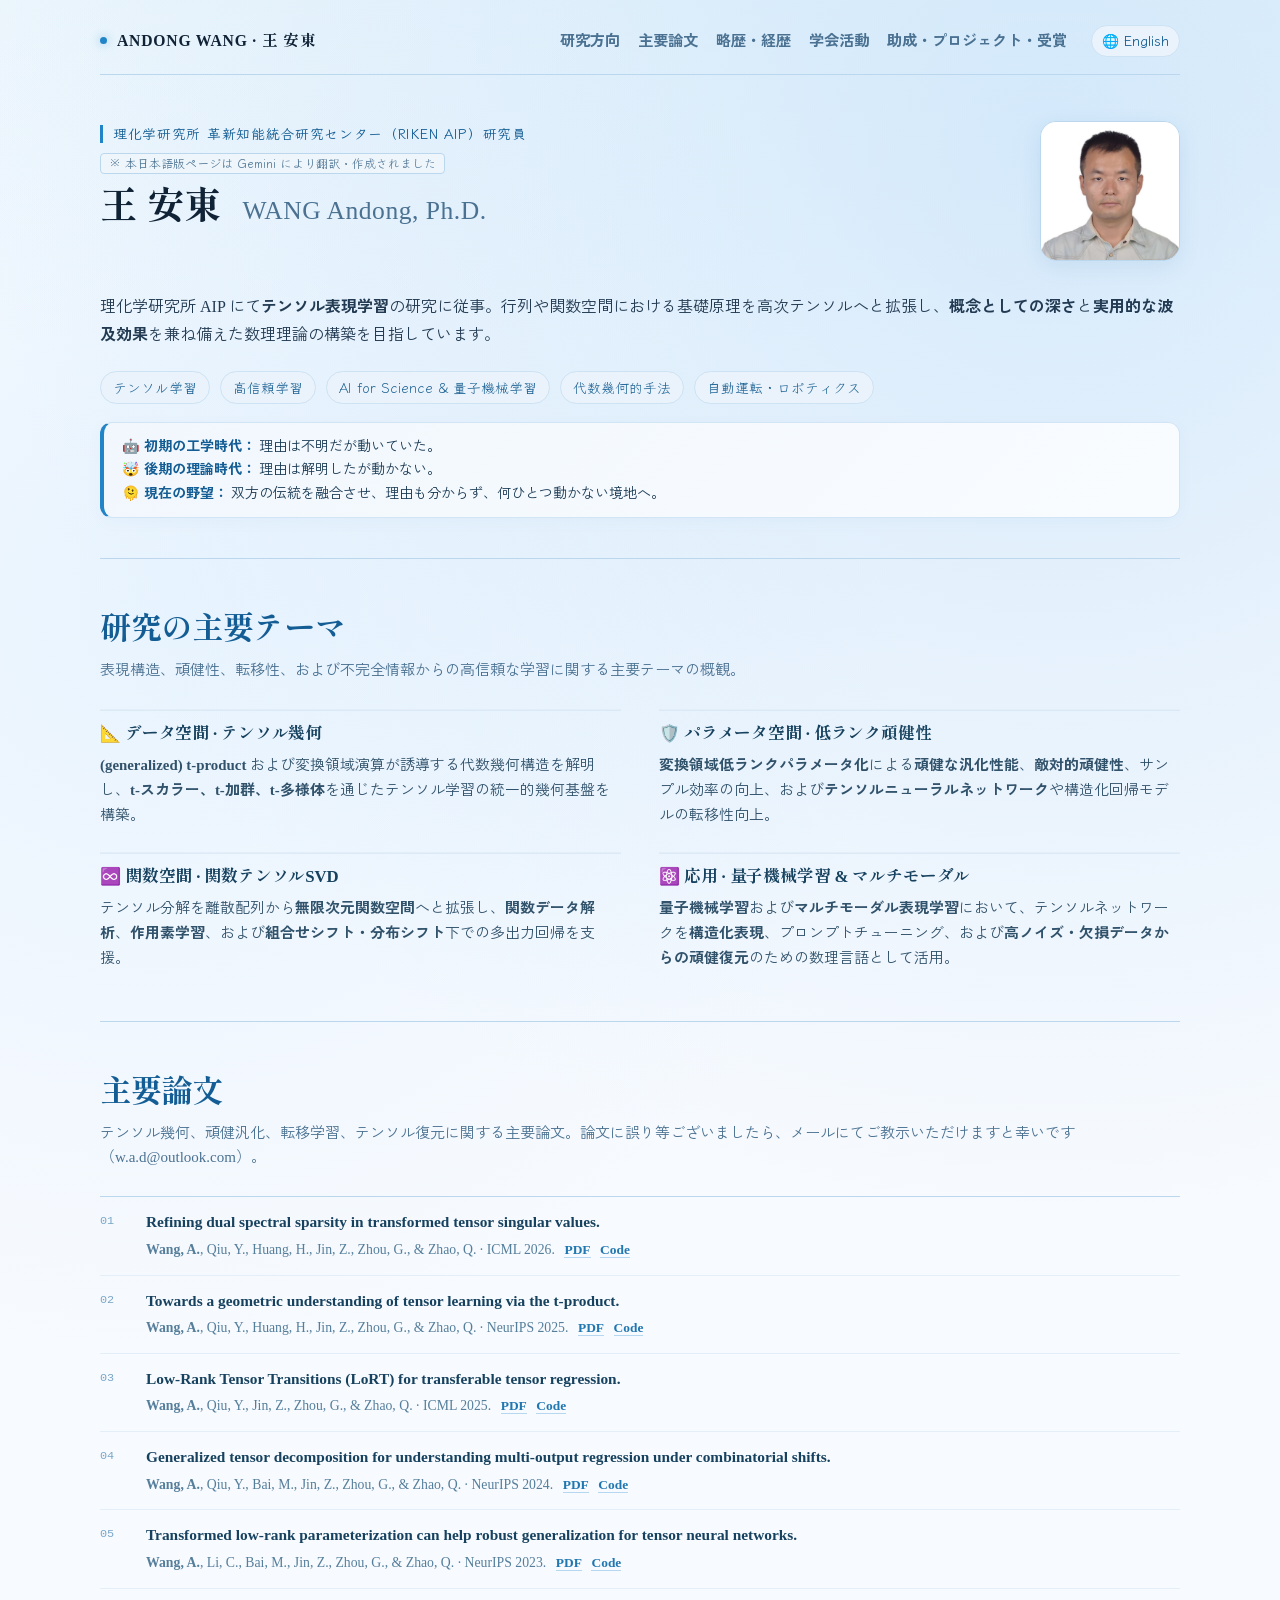
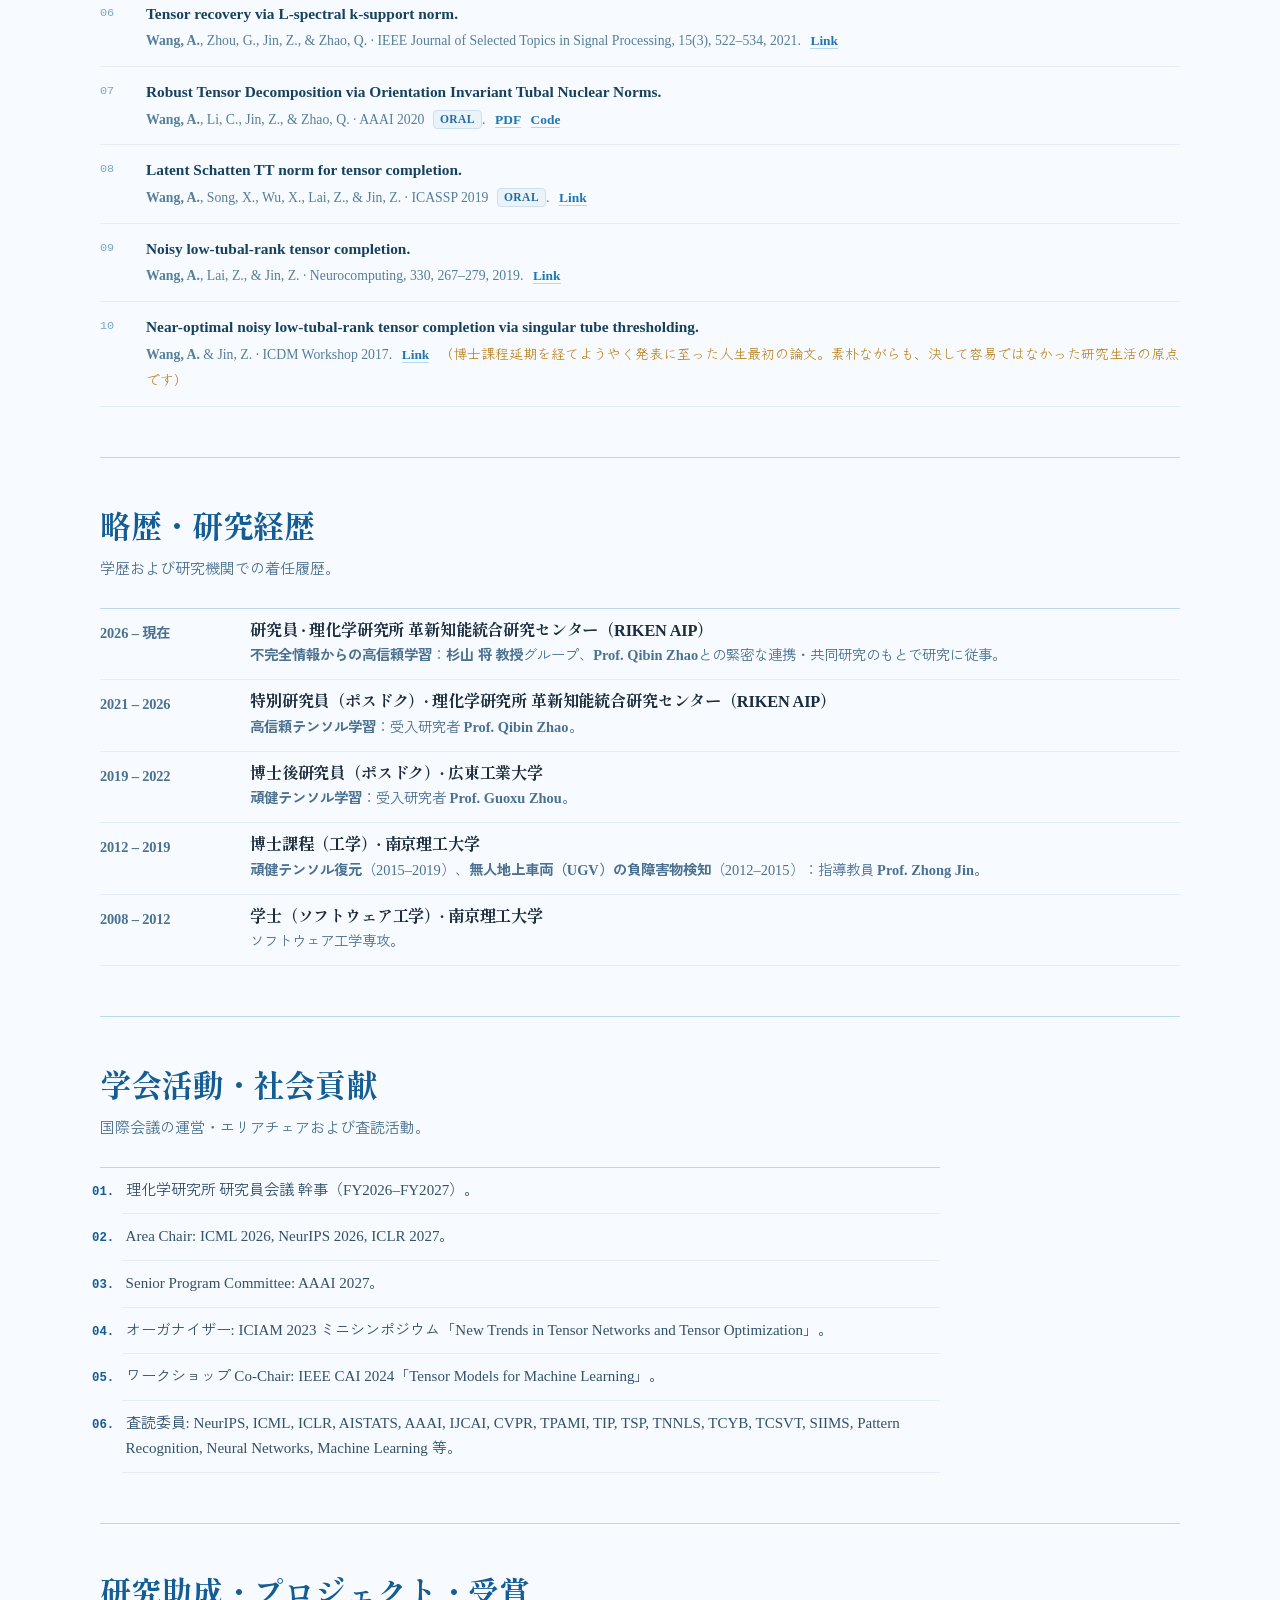
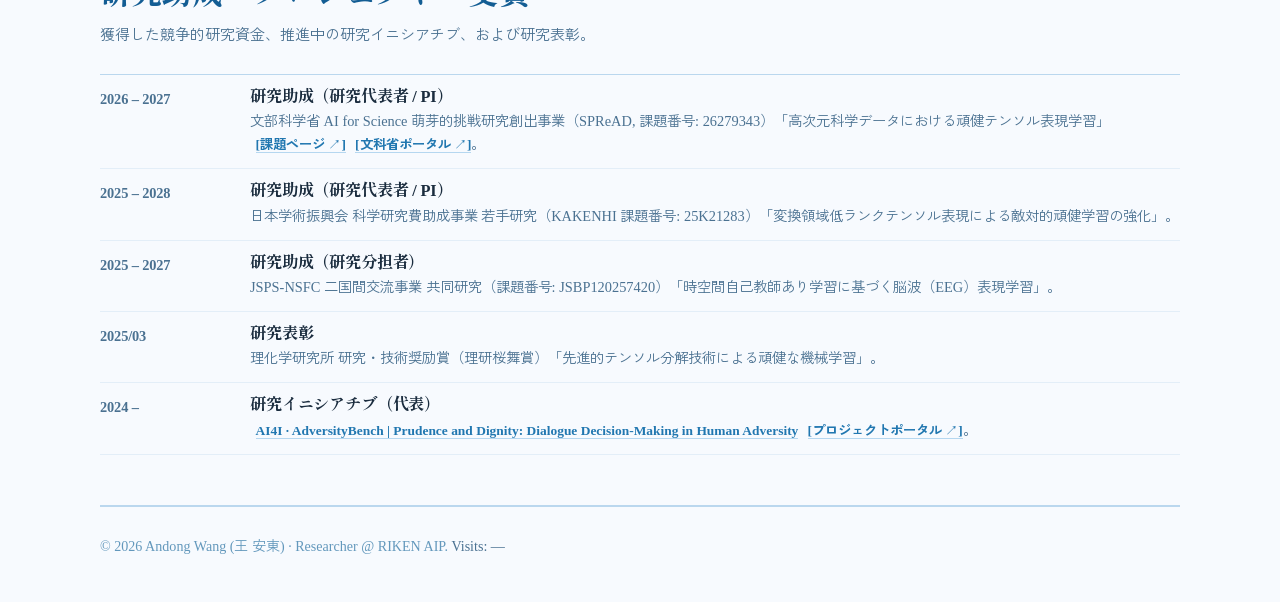
==== commit ba61ac51: "Add files via upload" ====
--- a/index_ja.html
+++ b/index_ja.html
@@ -576,7 +576,7 @@
       <a href="#publications">主要論文</a>
       <a href="#experience">略歴・経歴</a>
       <a href="#service">学会活動</a>
-      <a href="#funding">研究助成・受賞</a>
+      <a href="#funding">助成・プロジェクト・受賞</a>
       <a href="index.html" class="tag" style="margin-left: 6px; font-weight: 600; padding: 3px 10px; text-decoration: none;" title="Switch to English">🌐 English</a>
     </nav>
   </header>
@@ -609,7 +609,7 @@
           <span class="tag">高信頼学習</span>
           <span class="tag">AI for Science & 量子機械学習</span>
           <span class="tag">代数幾何的手法</span>
-          <span class="tag">応用：自動運転・産業用ロボット</span>
+          <span class="tag">自動運転・ロボティクス</span>
         </div>
       </div>
 
@@ -655,6 +655,8 @@
       </div>
     </section>
 
+
+
     <section id="publications" aria-label="主要論文">
       <div class="section-heading">
         <h2>主要論文</h2>
@@ -733,10 +735,10 @@
       </ol>
     </section>
 
-    <section id="funding" aria-label="研究助成・受賞">
+    <section id="funding" aria-label="研究助成・プロジェクト・受賞">
       <div class="section-heading">
-        <h2>研究助成・受賞</h2>
-        <p>獲得した競争的研究資金および研究表彰。</p>
+        <h2>研究助成・プロジェクト・受賞</h2>
+        <p>獲得した競争的研究資金、推進中の研究イニシアチブ、および研究表彰。</p>
       </div>
       <ul class="timeline">
         <li>
@@ -765,6 +767,13 @@
           <div>
             <h3>研究表彰</h3>
             <p>理化学研究所 研究・技術奨励賞（理研桜舞賞）「先進的テンソル分解技術による頑健な機械学習」。</p>
+          </div>
+        </li>
+        <li>
+          <span class="time">2024 –</span>
+          <div>
+            <h3>研究イニシアチブ（代表）</h3>
+            <p><a class="pub-link" href="https://pingzaiwang.github.io/ai4i/ai4adversity.html" target="_blank" rel="noopener">AI4I · AdversityBench | Prudence and Dignity: Dialogue Decision-Making in Human Adversity</a> <a class="pub-link" href="https://pingzaiwang.github.io/ai4i/ai4adversity.html" target="_blank" rel="noopener">[プロジェクトポータル ↗]</a>。</p>
           </div>
         </li>
       </ul>
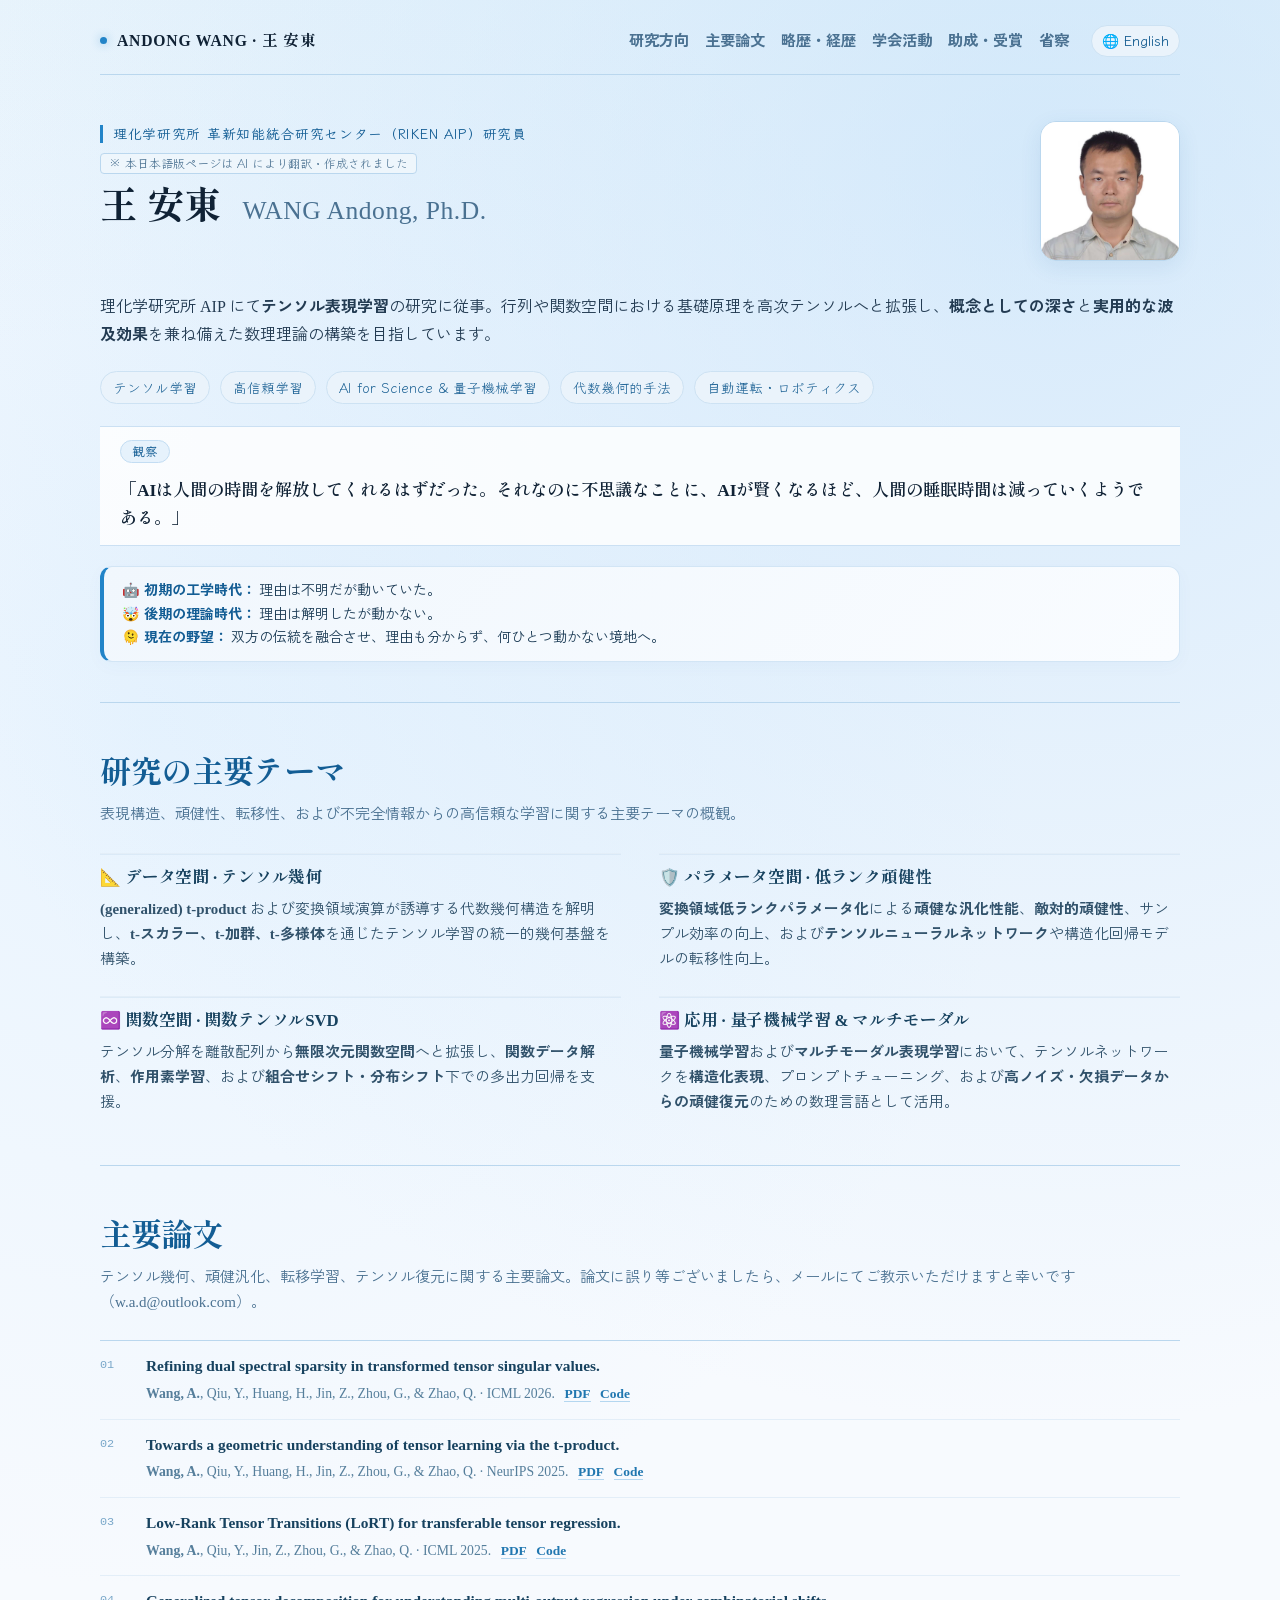
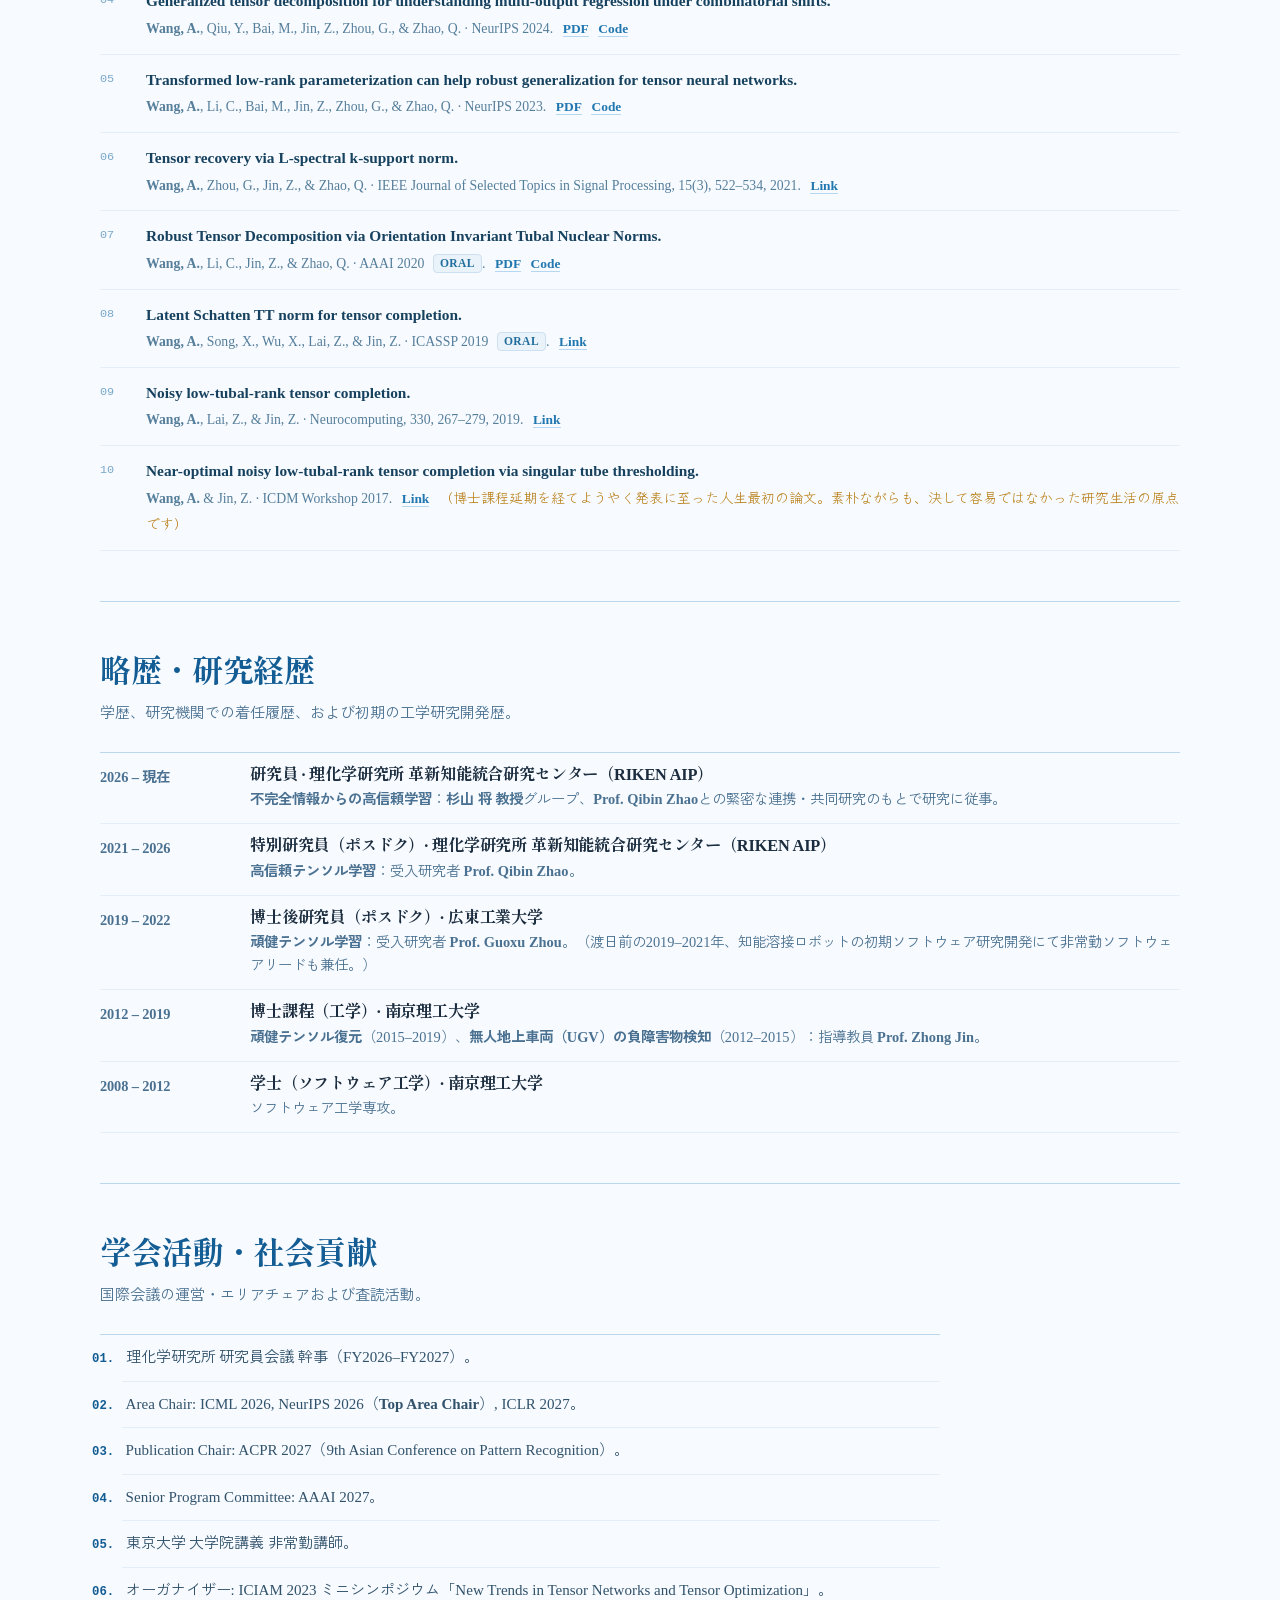
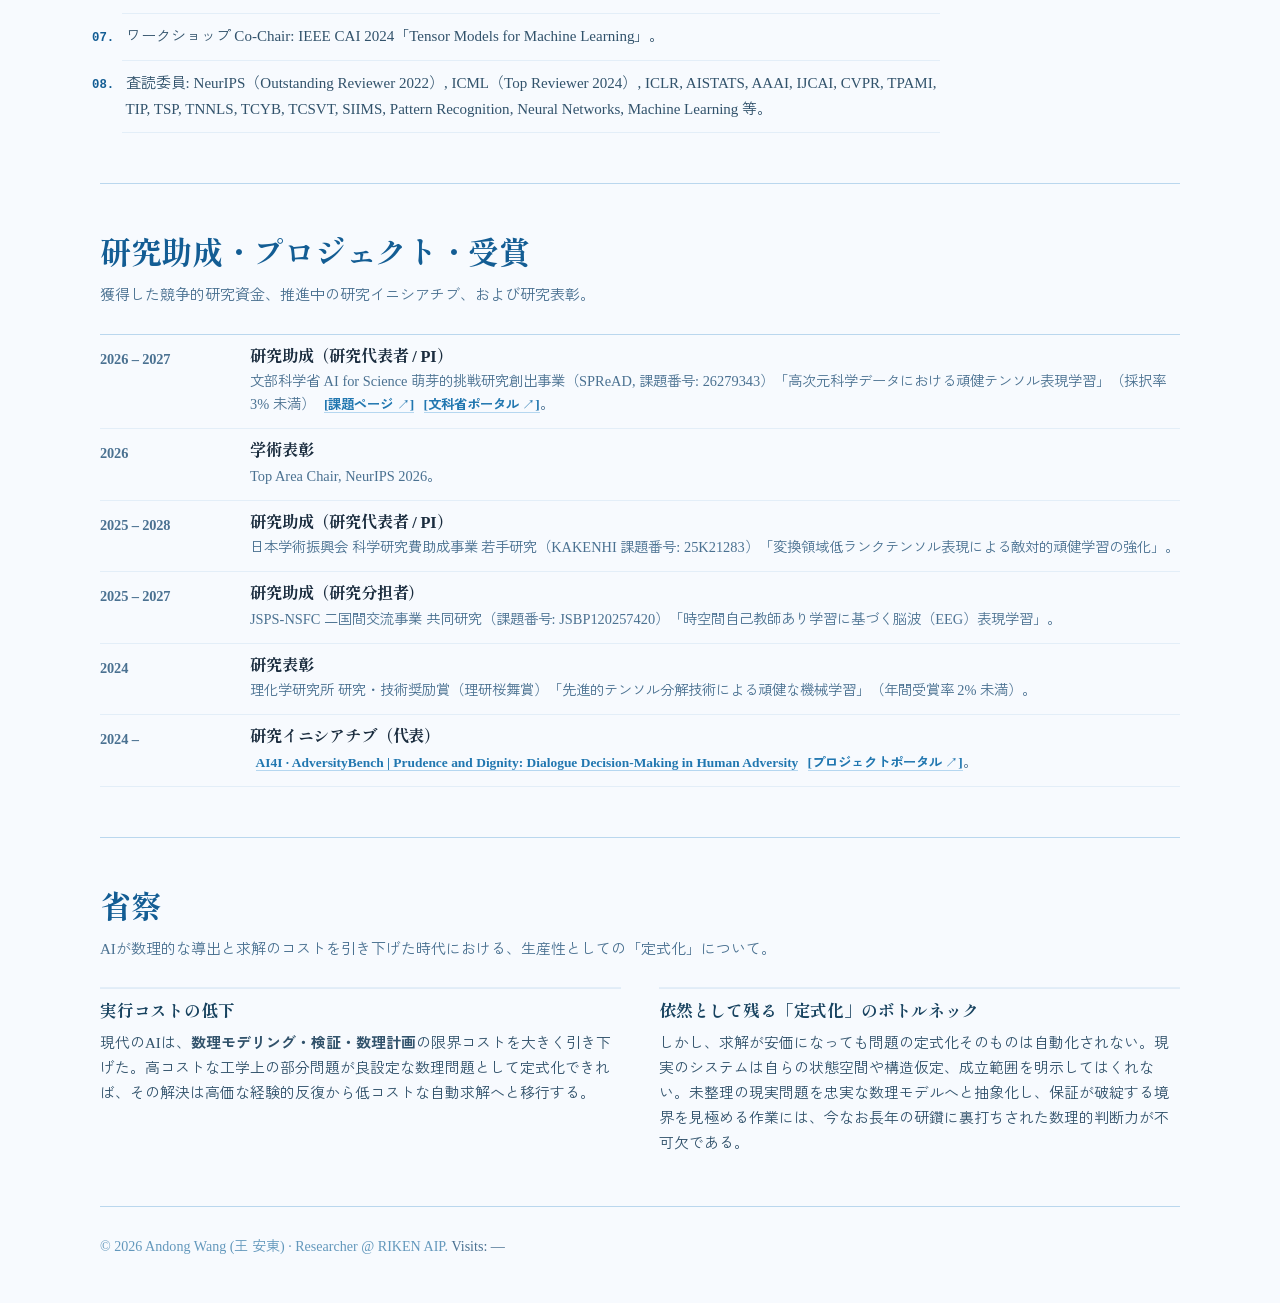
==== commit c6771ef7: "Add Observation callout, Reflection section, and 2026 academic updates (EN & JA)" ====
--- a/index_ja.html
+++ b/index_ja.html
@@ -3,7 +3,7 @@
 <head>
   <meta charset="UTF-8" />
   <meta name="viewport" content="width=device-width, initial-scale=1.0" />
-  <meta name="description" content="王 安東（Andong Wang）、理化学研究所 革新知能統合研究センター（RIKEN AIP）研究員。テンソル表現学習、代数幾何的手法、不完全情報からの高信頼学習、頑健転移、量子機械学習。" />
+  <meta name="description" content="王 安東（Andong Wang）、理化学研究所 革新知能統合研究センター（RIKEN AIP）研究員。テンソル表現学習、代数幾何的手法、不完全情報からの高信頼学習、頑健転移、AI for Science。" />
   <title>王 安東 (Andong Wang) | 理化学研究所 AIP 研究員</title>
   <link rel="preconnect" href="https://fonts.googleapis.com">
   <link rel="preconnect" href="https://fonts.gstatic.com" crossorigin>
@@ -91,7 +91,7 @@
     nav {
       display: flex;
       align-items: center;
-      gap: 18px;
+      gap: 16px;
       flex-wrap: wrap;
       justify-content: flex-end;
     }
@@ -189,9 +189,45 @@
       width: 100%;
     }
 
+    .hero-observation {
+      position: relative;
+      margin-top: 6px;
+      padding: 13px 20px;
+      background: rgba(255, 255, 255, 0.82);
+      border-top: 1px solid #cbe0f3;
+      border-bottom: 1px solid #cbe0f3;
+      display: flex;
+      align-items: center;
+      gap: 14px;
+      flex-wrap: wrap;
+    }
+
+    .obs-badge {
+      font-family: var(--font-klee);
+      font-size: 0.78rem;
+      font-weight: 600;
+      letter-spacing: 0.08em;
+      color: var(--blue-deep);
+      background: #e6f2fc;
+      border: 1px solid #c3ddf3;
+      border-radius: 999px;
+      padding: 2px 11px;
+      line-height: 1.35;
+      flex-shrink: 0;
+    }
+
+    .obs-text {
+      margin: 0;
+      font-family: var(--serif);
+      font-weight: 600;
+      font-size: clamp(0.98rem, 1.45vw, 1.08rem);
+      line-height: 1.6;
+      color: var(--ink);
+    }
+
     .hero-joke-wrapper {
       width: 100%;
-      margin-top: 2px;
+      margin-top: 4px;
     }
 
     .self-joke {
@@ -305,6 +341,10 @@
       scroll-margin-top: 60px;
       padding: 50px 0;
       border-bottom: 1px solid var(--line);
+    }
+
+    section.last-section {
+      border-bottom: none;
     }
 
     .section-heading {
@@ -576,7 +616,8 @@
       <a href="#publications">主要論文</a>
       <a href="#experience">略歴・経歴</a>
       <a href="#service">学会活動</a>
-      <a href="#funding">助成・プロジェクト・受賞</a>
+      <a href="#funding">助成・受賞</a>
+      <a href="#reflection">省察</a>
       <a href="index.html" class="tag" style="margin-left: 6px; font-weight: 600; padding: 3px 10px; text-decoration: none;" title="Switch to English">🌐 English</a>
     </nav>
   </header>
@@ -587,7 +628,7 @@
         <div class="hero-title-area">
           <span class="eyebrow">理化学研究所 革新知能統合研究センター（RIKEN AIP）研究員</span>
           <div style="margin-top: 2px; margin-bottom: 6px;">
-            <span class="trans-disclaimer">※ 本日本語版ページは Gemini により翻訳・作成されました</span>
+            <span class="trans-disclaimer">※ 本日本語版ページは AI により翻訳・作成されました</span>
           </div>
           <h1>王 安東 <span class="name-en">WANG Andong, Ph.D.</span></h1>
         </div>
@@ -607,10 +648,17 @@
         <div class="tag-row" aria-label="研究キーワード">
           <span class="tag">テンソル学習</span>
           <span class="tag">高信頼学習</span>
-          <span class="tag">AI for Science & 量子機械学習</span>
+          <span class="tag">AI for Science &amp; 量子機械学習</span>
           <span class="tag">代数幾何的手法</span>
           <span class="tag">自動運転・ロボティクス</span>
         </div>
+      </div>
+
+      <div class="hero-observation" aria-label="観察">
+        <span class="obs-badge">観察</span>
+        <p class="obs-text">
+          「AIは人間の時間を解放してくれるはずだった。それなのに不思議なことに、AIが賢くなるほど、人間の睡眠時間は減っていくようである。」
+        </p>
       </div>
 
       <div class="hero-joke-wrapper">
@@ -647,7 +695,7 @@
           </p>
         </article>
         <article class="text-block">
-          <h3>⚛️ 応用 · 量子機械学習 & マルチモーダル</h3>
+          <h3>⚛️ 応用 · 量子機械学習 &amp; マルチモーダル</h3>
           <p>
             <strong>量子機械学習</strong>および<strong>マルチモーダル表現学習</strong>において、テンソルネットワークを<strong>構造化表現</strong>、プロンプトチューニング、および<strong>高ノイズ・欠損データからの頑健復元</strong>のための数理言語として活用。
           </p>
@@ -655,31 +703,29 @@
       </div>
     </section>
 
-
-
     <section id="publications" aria-label="主要論文">
       <div class="section-heading">
         <h2>主要論文</h2>
         <p>テンソル幾何、頑健汎化、転移学習、テンソル復元に関する主要論文。論文に誤り等ございましたら、メールにてご教示いただけますと幸いです（w.a.d@outlook.com）。</p>
       </div>
       <ol class="pub-list">
-        <li><div><span class="pub-title">Refining dual spectral sparsity in transformed tensor singular values.<br></span> <span class="pub-meta"><strong>Wang, A.</strong>, Qiu, Y., Huang, H., Jin, Z., Zhou, G., & Zhao, Q. · ICML 2026.</span> <a class="pub-link" href="https://openreview.net/pdf?id=1ZIjW3LFcH" target="_blank" rel="noopener">PDF</a> <a class="pub-link" href="https://github.com/pingzaiwang/LpSq-QuasiNorm" target="_blank" rel="noopener">Code</a></div></li> 
-        <li><div><span class="pub-title">Towards a geometric understanding of tensor learning via the t-product.<br></span> <span class="pub-meta"><strong>Wang, A.</strong>, Qiu, Y., Huang, H., Jin, Z., Zhou, G., & Zhao, Q. · NeurIPS 2025.</span> <a class="pub-link" href="https://proceedings.neurips.cc/paper_files/paper/2025/file/cef8f771a55c5ff0c9a421813c7f598b-Paper-Conference.pdf" target="_blank" rel="noopener">PDF</a> <a class="pub-link" href="https://github.com/pingzaiwang/BTR4tGeometry" target="_blank" rel="noopener">Code</a></div></li>
-        <li><div><span class="pub-title">Low-Rank Tensor Transitions (LoRT) for transferable tensor regression.<br></span> <span class="pub-meta"><strong>Wang, A.</strong>, Qiu, Y., Jin, Z., Zhou, G., & Zhao, Q. · ICML 2025.</span> <a class="pub-link" href="https://raw.githubusercontent.com/mlresearch/v267/main/assets/wang25cj/wang25cj.pdf" target="_blank" rel="noopener">PDF</a> <a class="pub-link" href="https://github.com/pingzaiwang/LoRT" target="_blank" rel="noopener">Code</a></div></li>
-        <li><div><span class="pub-title">Generalized tensor decomposition for understanding multi-output regression under combinatorial shifts.<br></span> <span class="pub-meta"><strong>Wang, A.</strong>, Qiu, Y., Bai, M., Jin, Z., Zhou, G., & Zhao, Q. · NeurIPS 2024.</span> <a class="pub-link" href="https://papers.neurips.cc/paper_files/paper/2024/file/54ece32fe923c26b3de15d0da182e008-Paper-Conference.pdf" target="_blank" rel="noopener">PDF</a> <a class="pub-link" href="https://github.com/pingzaiwang/FtSVD4MORCDS" target="_blank" rel="noopener">Code</a></div></li>
-        <li><div><span class="pub-title">Transformed low-rank parameterization can help robust generalization for tensor neural networks.<br></span> <span class="pub-meta"><strong>Wang, A.</strong>, Li, C., Bai, M., Jin, Z., Zhou, G., & Zhao, Q. · NeurIPS 2023.</span> <a class="pub-link" href="https://proceedings.neurips.cc/paper_files/paper/2023/file/092c2d45005ea2db40fc24c470663416-Paper-Conference.pdf" target="_blank" rel="noopener">PDF</a> <a class="pub-link" href="https://github.com/pingzaiwang/Analysis4TNN" target="_blank" rel="noopener">Code</a></div></li>
-        <li><div><span class="pub-title">Tensor recovery via L-spectral k-support norm.<br></span> <span class="pub-meta"><strong>Wang, A.</strong>, Zhou, G., Jin, Z., & Zhao, Q. · IEEE Journal of Selected Topics in Signal Processing, 15(3), 522–534, 2021.</span> <a class="pub-link" href="https://doi.org/10.1109/JSTSP.2021.3058763" target="_blank" rel="noopener">Link</a></div></li>
-        <li><div><span class="pub-title">Robust Tensor Decomposition via Orientation Invariant Tubal Nuclear Norms.<br></span> <span class="pub-meta"><strong>Wang, A.</strong>, Li, C., Jin, Z., & Zhao, Q. · AAAI 2020 <span class="badge-oral">Oral</span>.</span> <a class="pub-link" href="https://ojs.aaai.org/index.php/AAAI/article/view/6074/5930" target="_blank" rel="noopener">PDF</a> <a class="pub-link" href="https://github.com/pingzaiwang/OITNN" target="_blank" rel="noopener">Code</a></div></li>
-        <li><div><span class="pub-title">Latent Schatten TT norm for tensor completion.<br></span> <span class="pub-meta"><strong>Wang, A.</strong>, Song, X., Wu, X., Lai, Z., & Jin, Z. · ICASSP 2019 <span class="badge-oral">Oral</span>.</span> <a class="pub-link" href="https://ieeexplore.ieee.org/search/searchresult.jsp?queryText=Latent%20Schatten%20TT%20norm%20for%20tensor%20completion" target="_blank" rel="noopener">Link</a></div></li>
-        <li><div><span class="pub-title">Noisy low-tubal-rank tensor completion.<br></span> <span class="pub-meta"><strong>Wang, A.</strong>, Lai, Z., & Jin, Z. · Neurocomputing, 330, 267–279, 2019.</span> <a class="pub-link" href="https://www.sciencedirect.com/science/article/pii/S0925231218313407" target="_blank" rel="noopener">Link</a></div></li>
-        <li><div><span class="pub-title">Near-optimal noisy low-tubal-rank tensor completion via singular tube thresholding.<br></span> <span class="pub-meta"><strong>Wang, A.</strong> & Jin, Z. · ICDM Workshop 2017.</span> <a class="pub-link" href="https://ieeexplore.ieee.org/document/8215710" target="_blank" rel="noopener">Link</a> <span class="first-paper-note">（博士課程延期を経てようやく発表に至った人生最初の論文。素朴ながらも、決して容易ではなかった研究生活の原点です）</span></div></li>
+        <li><div><span class="pub-title">Refining dual spectral sparsity in transformed tensor singular values.<br></span> <span class="pub-meta"><strong>Wang, A.</strong>, Qiu, Y., Huang, H., Jin, Z., Zhou, G., &amp; Zhao, Q. · ICML 2026.</span> <a class="pub-link" href="https://openreview.net/pdf?id=1ZIjW3LFcH" target="_blank" rel="noopener">PDF</a> <a class="pub-link" href="https://github.com/pingzaiwang/LpSq-QuasiNorm" target="_blank" rel="noopener">Code</a></div></li>
+        <li><div><span class="pub-title">Towards a geometric understanding of tensor learning via the t-product.<br></span> <span class="pub-meta"><strong>Wang, A.</strong>, Qiu, Y., Huang, H., Jin, Z., Zhou, G., &amp; Zhao, Q. · NeurIPS 2025.</span> <a class="pub-link" href="https://proceedings.neurips.cc/paper_files/paper/2025/file/cef8f771a55c5ff0c9a421813c7f598b-Paper-Conference.pdf" target="_blank" rel="noopener">PDF</a> <a class="pub-link" href="https://github.com/pingzaiwang/BTR4tGeometry" target="_blank" rel="noopener">Code</a></div></li>
+        <li><div><span class="pub-title">Low-Rank Tensor Transitions (LoRT) for transferable tensor regression.<br></span> <span class="pub-meta"><strong>Wang, A.</strong>, Qiu, Y., Jin, Z., Zhou, G., &amp; Zhao, Q. · ICML 2025.</span> <a class="pub-link" href="https://raw.githubusercontent.com/mlresearch/v267/main/assets/wang25cj/wang25cj.pdf" target="_blank" rel="noopener">PDF</a> <a class="pub-link" href="https://github.com/pingzaiwang/LoRT" target="_blank" rel="noopener">Code</a></div></li>
+        <li><div><span class="pub-title">Generalized tensor decomposition for understanding multi-output regression under combinatorial shifts.<br></span> <span class="pub-meta"><strong>Wang, A.</strong>, Qiu, Y., Bai, M., Jin, Z., Zhou, G., &amp; Zhao, Q. · NeurIPS 2024.</span> <a class="pub-link" href="https://papers.neurips.cc/paper_files/paper/2024/file/54ece32fe923c26b3de15d0da182e008-Paper-Conference.pdf" target="_blank" rel="noopener">PDF</a> <a class="pub-link" href="https://github.com/pingzaiwang/FtSVD4MORCDS" target="_blank" rel="noopener">Code</a></div></li>
+        <li><div><span class="pub-title">Transformed low-rank parameterization can help robust generalization for tensor neural networks.<br></span> <span class="pub-meta"><strong>Wang, A.</strong>, Li, C., Bai, M., Jin, Z., Zhou, G., &amp; Zhao, Q. · NeurIPS 2023.</span> <a class="pub-link" href="https://proceedings.neurips.cc/paper_files/paper/2023/file/092c2d45005ea2db40fc24c470663416-Paper-Conference.pdf" target="_blank" rel="noopener">PDF</a> <a class="pub-link" href="https://github.com/pingzaiwang/Analysis4TNN" target="_blank" rel="noopener">Code</a></div></li>
+        <li><div><span class="pub-title">Tensor recovery via L-spectral k-support norm.<br></span> <span class="pub-meta"><strong>Wang, A.</strong>, Zhou, G., Jin, Z., &amp; Zhao, Q. · IEEE Journal of Selected Topics in Signal Processing, 15(3), 522–534, 2021.</span> <a class="pub-link" href="https://doi.org/10.1109/JSTSP.2021.3058763" target="_blank" rel="noopener">Link</a></div></li>
+        <li><div><span class="pub-title">Robust Tensor Decomposition via Orientation Invariant Tubal Nuclear Norms.<br></span> <span class="pub-meta"><strong>Wang, A.</strong>, Li, C., Jin, Z., &amp; Zhao, Q. · AAAI 2020 <span class="badge-oral">Oral</span>.</span> <a class="pub-link" href="https://ojs.aaai.org/index.php/AAAI/article/view/6074/5930" target="_blank" rel="noopener">PDF</a> <a class="pub-link" href="https://github.com/pingzaiwang/OITNN" target="_blank" rel="noopener">Code</a></div></li>
+        <li><div><span class="pub-title">Latent Schatten TT norm for tensor completion.<br></span> <span class="pub-meta"><strong>Wang, A.</strong>, Song, X., Wu, X., Lai, Z., &amp; Jin, Z. · ICASSP 2019 <span class="badge-oral">Oral</span>.</span> <a class="pub-link" href="https://ieeexplore.ieee.org/search/searchresult.jsp?queryText=Latent%20Schatten%20TT%20norm%20for%20tensor%20completion" target="_blank" rel="noopener">Link</a></div></li>
+        <li><div><span class="pub-title">Noisy low-tubal-rank tensor completion.<br></span> <span class="pub-meta"><strong>Wang, A.</strong>, Lai, Z., &amp; Jin, Z. · Neurocomputing, 330, 267–279, 2019.</span> <a class="pub-link" href="https://www.sciencedirect.com/science/article/pii/S0925231218313407" target="_blank" rel="noopener">Link</a></div></li>
+        <li><div><span class="pub-title">Near-optimal noisy low-tubal-rank tensor completion via singular tube thresholding.<br></span> <span class="pub-meta"><strong>Wang, A.</strong> &amp; Jin, Z. · ICDM Workshop 2017.</span> <a class="pub-link" href="https://ieeexplore.ieee.org/document/8215710" target="_blank" rel="noopener">Link</a> <span class="first-paper-note">（博士課程延期を経てようやく発表に至った人生最初の論文。素朴ながらも、決して容易ではなかった研究生活の原点です）</span></div></li>
       </ol>
     </section>
 
     <section id="experience" aria-label="略歴・経歴">
       <div class="section-heading">
         <h2>略歴・研究経歴</h2>
-        <p>学歴および研究機関での着任履歴。</p>
+        <p>学歴、研究機関での着任履歴、および初期の工学研究開発歴。</p>
       </div>
       <ul class="timeline">
         <li>
@@ -700,7 +746,7 @@
           <span class="time">2019 – 2022</span>
           <div>
             <h3>博士後研究員（ポスドク）· 広東工業大学</h3>
-            <p><strong>頑健テンソル学習</strong>：受入研究者 <strong><a href="https://teacher.gdut.edu.cn/gxzhou/zh_CN/index.htm" target="_blank" rel="noopener">Prof. Guoxu Zhou</a></strong>。</p>
+            <p><strong>頑健テンソル学習</strong>：受入研究者 <strong><a href="https://teacher.gdut.edu.cn/gxzhou/zh_CN/index.htm" target="_blank" rel="noopener">Prof. Guoxu Zhou</a></strong>。（渡日前の2019–2021年、知能溶接ロボットの初期ソフトウェア研究開発にて非常勤ソフトウェアリードも兼任。）</p>
           </div>
         </li>
         <li>
@@ -727,11 +773,13 @@
       </div>
       <ol class="service-list">
         <li>理化学研究所 研究員会議 幹事（FY2026–FY2027）。</li>
-        <li>Area Chair: ICML 2026, NeurIPS 2026, ICLR 2027。</li>
+        <li>Area Chair: ICML 2026, NeurIPS 2026（<strong>Top Area Chair</strong>）, ICLR 2027。</li>
+        <li>Publication Chair: ACPR 2027（9th Asian Conference on Pattern Recognition）。</li>
         <li>Senior Program Committee: AAAI 2027。</li>
+        <li>東京大学 大学院講義 非常勤講師。</li>
         <li>オーガナイザー: ICIAM 2023 ミニシンポジウム「New Trends in Tensor Networks and Tensor Optimization」。</li>
         <li>ワークショップ Co-Chair: IEEE CAI 2024「Tensor Models for Machine Learning」。</li>
-        <li>査読委員: NeurIPS, ICML, ICLR, AISTATS, AAAI, IJCAI, CVPR, TPAMI, TIP, TSP, TNNLS, TCYB, TCSVT, SIIMS, Pattern Recognition, Neural Networks, Machine Learning 等。</li>
+        <li>査読委員: NeurIPS（Outstanding Reviewer 2022）, ICML（Top Reviewer 2024）, ICLR, AISTATS, AAAI, IJCAI, CVPR, TPAMI, TIP, TSP, TNNLS, TCYB, TCSVT, SIIMS, Pattern Recognition, Neural Networks, Machine Learning 等。</li>
       </ol>
     </section>
 
@@ -745,7 +793,14 @@
           <span class="time">2026 – 2027</span>
           <div>
             <h3>研究助成（研究代表者 / PI）</h3>
-            <p>文部科学省 AI for Science 萌芽的挑戦研究創出事業（SPReAD, 課題番号: 26279343）「高次元科学データにおける頑健テンソル表現学習」 <a class="pub-link" href="spread_ja.html" target="_blank" rel="noopener">[課題ページ ↗]</a> <a class="pub-link" href="https://www.mext.go.jp/aifors_spread/" target="_blank" rel="noopener">[文科省ポータル ↗]</a>。</p>
+            <p>文部科学省 AI for Science 萌芽的挑戦研究創出事業（SPReAD, 課題番号: 26279343）「高次元科学データにおける頑健テンソル表現学習」（採択率 3% 未満） <a class="pub-link" href="spread_ja.html" target="_blank" rel="noopener">[課題ページ ↗]</a> <a class="pub-link" href="https://www.mext.go.jp/aifors_spread/" target="_blank" rel="noopener">[文科省ポータル ↗]</a>。</p>
+          </div>
+        </li>
+        <li>
+          <span class="time">2026</span>
+          <div>
+            <h3>学術表彰</h3>
+            <p>Top Area Chair, NeurIPS 2026。</p>
           </div>
         </li>
         <li>
@@ -763,10 +818,10 @@
           </div>
         </li>
         <li>
-          <span class="time">2025/03</span>
+          <span class="time">2024</span>
           <div>
             <h3>研究表彰</h3>
-            <p>理化学研究所 研究・技術奨励賞（理研桜舞賞）「先進的テンソル分解技術による頑健な機械学習」。</p>
+            <p>理化学研究所 研究・技術奨励賞（理研桜舞賞）「先進的テンソル分解技術による頑健な機械学習」（年間受賞率 2% 未満）。</p>
           </div>
         </li>
         <li>
@@ -777,6 +832,27 @@
           </div>
         </li>
       </ul>
+    </section>
+
+    <section id="reflection" class="last-section" aria-label="省察">
+      <div class="section-heading">
+        <h2>省察</h2>
+        <p>AIが数理的な導出と求解のコストを引き下げた時代における、生産性としての「定式化」について。</p>
+      </div>
+      <div class="two-column-text">
+        <article class="text-block">
+          <h3>実行コストの低下</h3>
+          <p>
+            現代のAIは、<strong>数理モデリング・検証・数理計画</strong>の限界コストを大きく引き下げた。高コストな工学上の部分問題が良設定な数理問題として定式化できれば、その解決は高価な経験的反復から低コストな自動求解へと移行する。
+          </p>
+        </article>
+        <article class="text-block">
+          <h3>依然として残る「定式化」のボトルネック</h3>
+          <p>
+            しかし、求解が安価になっても問題の定式化そのものは自動化されない。現実のシステムは自らの状態空間や構造仮定、成立範囲を明示してはくれない。未整理の現実問題を忠実な数理モデルへと抽象化し、保証が破綻する境界を見極める作業には、今なお長年の研鑽に裏打ちされた数理的判断力が不可欠である。
+          </p>
+        </article>
+      </div>
     </section>
   </main>
 
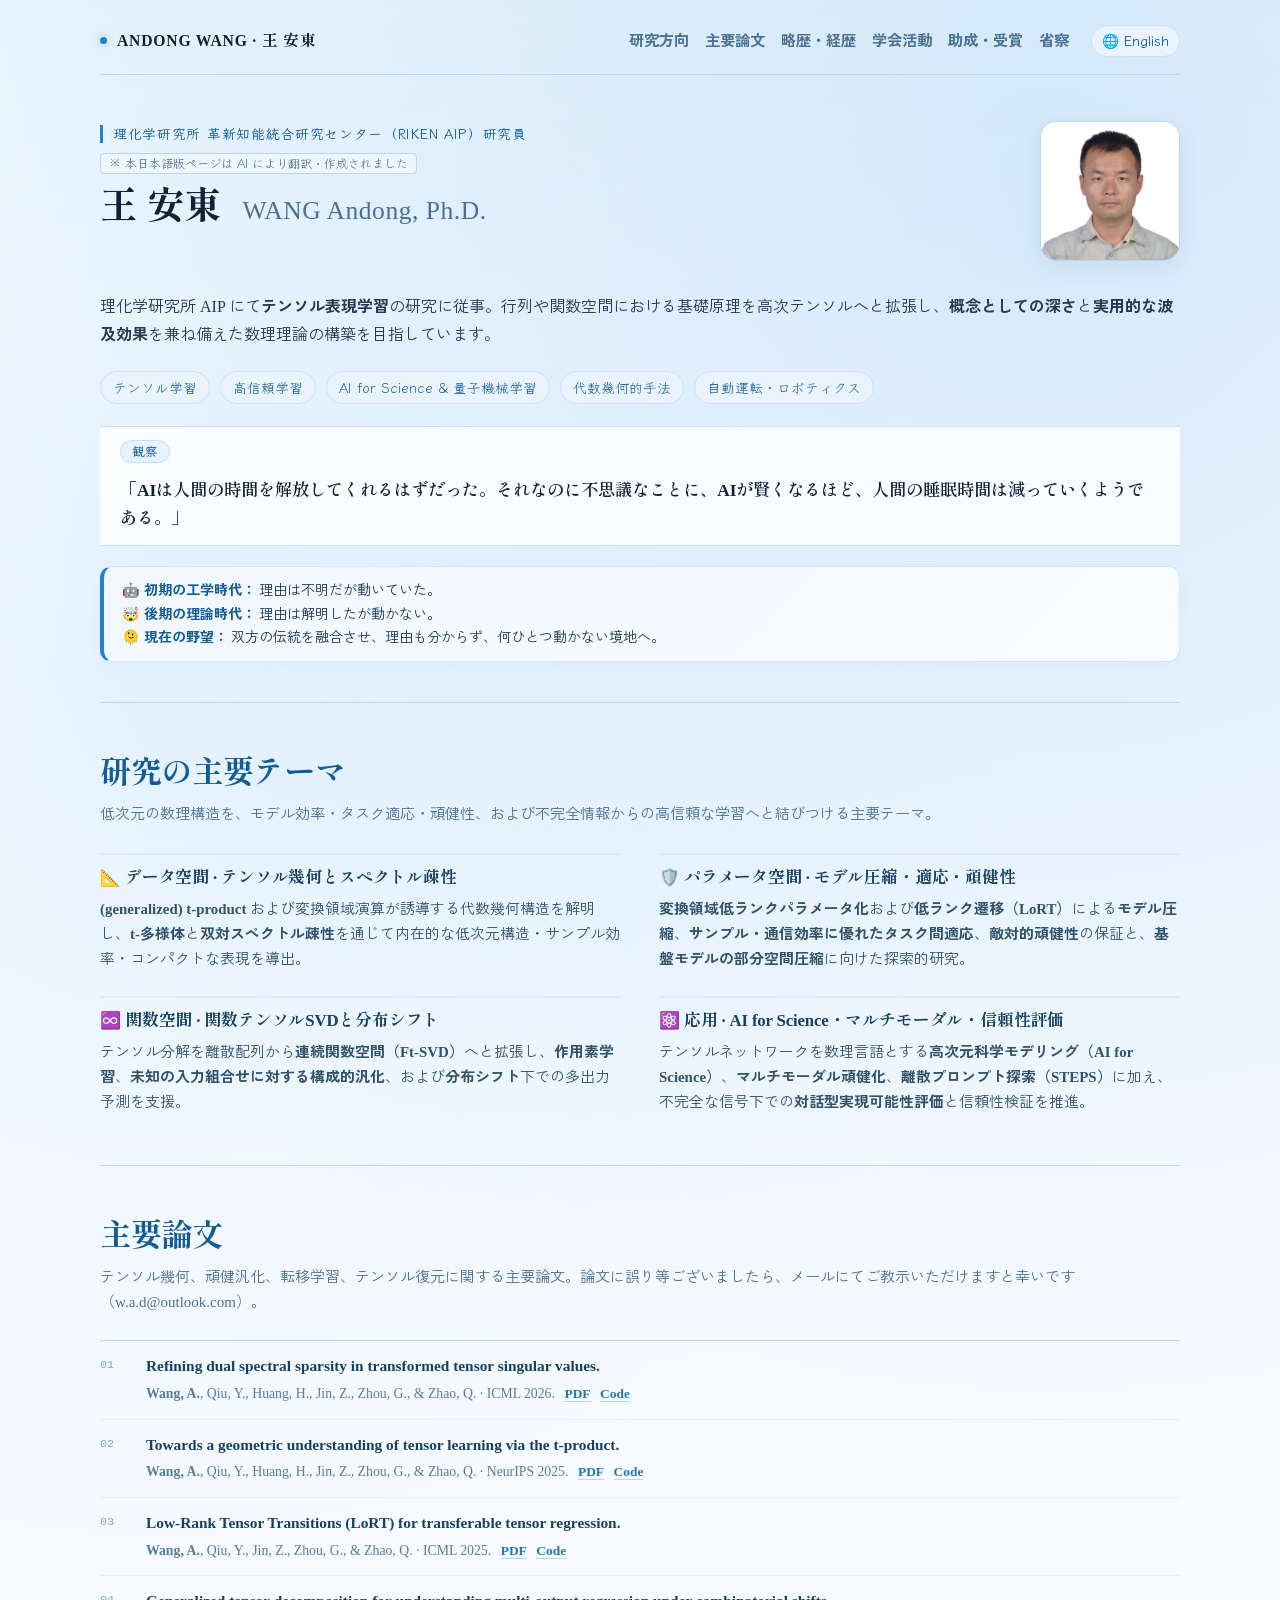
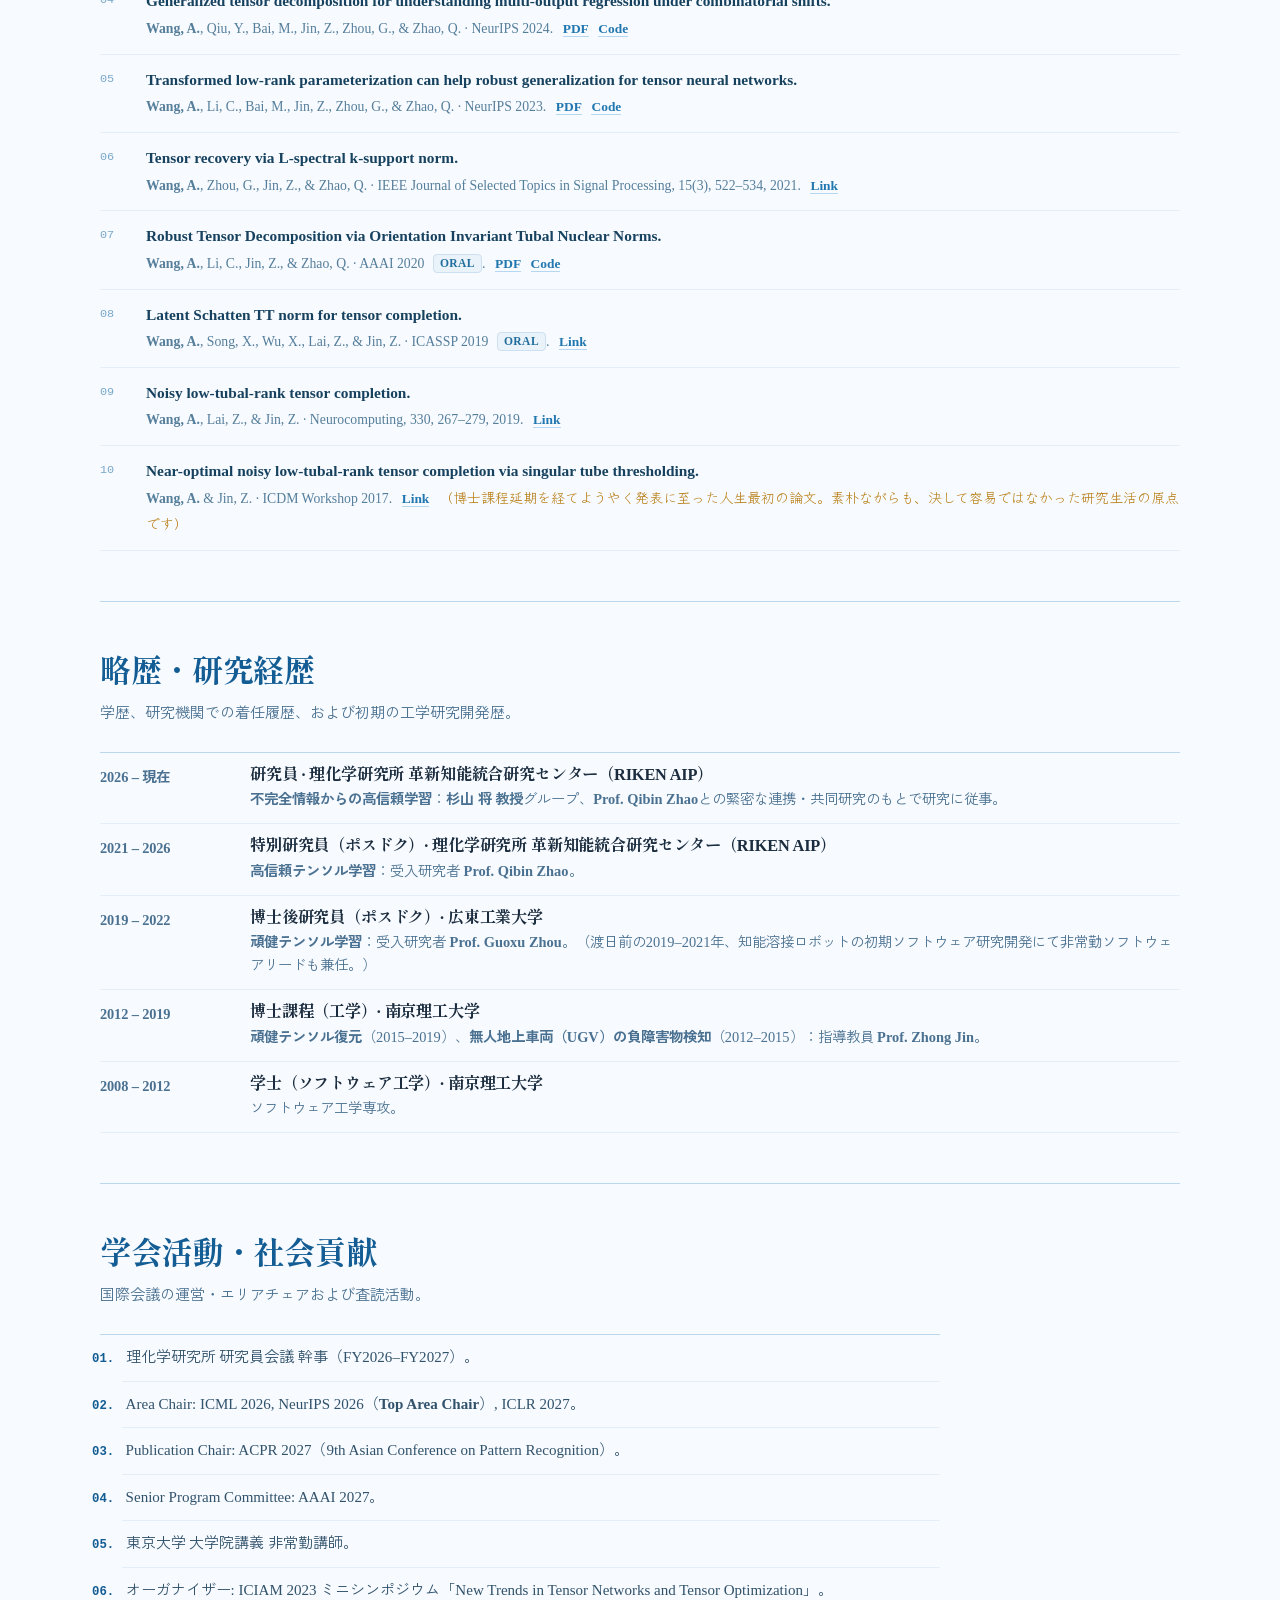
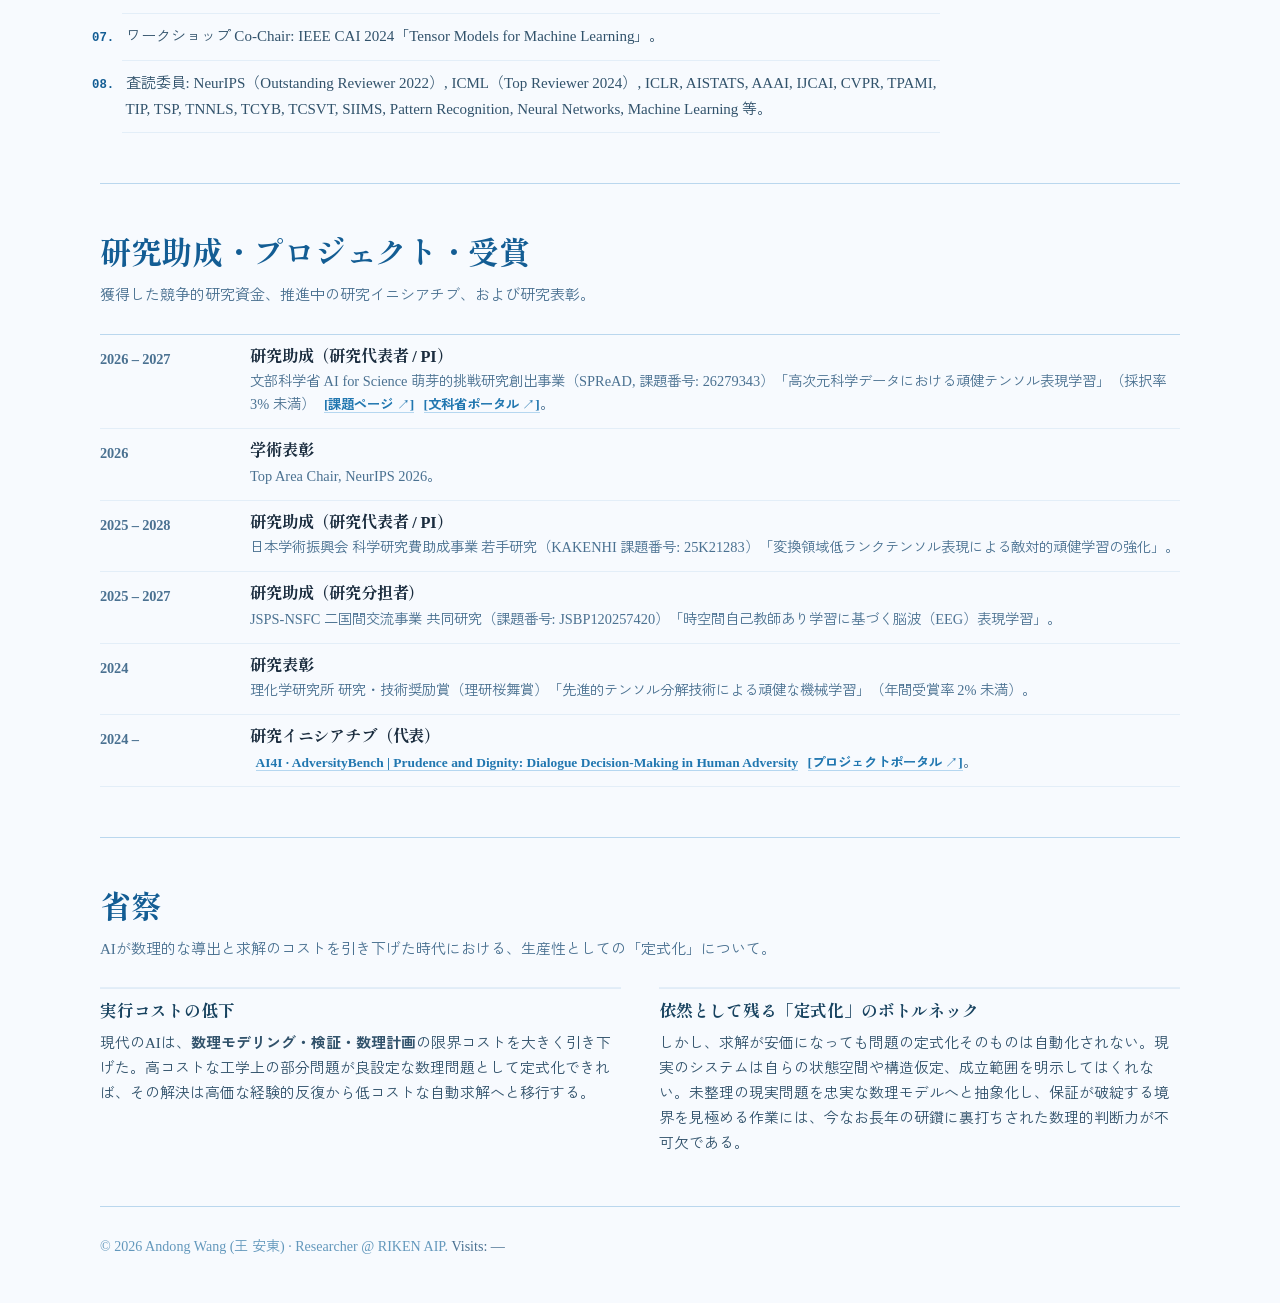
==== commit 4267a204: "Refine Research Directions with applied efficiency, adaptation, and AI4S links (EN & JA)" ====
--- a/index_ja.html
+++ b/index_ja.html
@@ -673,31 +673,31 @@
     <section id="research" aria-label="研究概要">
       <div class="section-heading">
         <h2>研究の主要テーマ</h2>
-        <p>表現構造、頑健性、転移性、および不完全情報からの高信頼な学習に関する主要テーマの概観。</p>
+        <p>低次元の数理構造を、モデル効率・タスク適応・頑健性、および不完全情報からの高信頼な学習へと結びつける主要テーマ。</p>
       </div>
       <div class="two-column-text">
         <article class="text-block">
-          <h3>📐 データ空間 · テンソル幾何</h3>
+          <h3>📐 データ空間 · テンソル幾何とスペクトル疎性</h3>
           <p>
-            <strong>(generalized) t-product</strong> および変換領域演算が誘導する代数幾何構造を解明し、<strong>t-スカラー、t-加群、t-多様体</strong>を通じたテンソル学習の統一的幾何基盤を構築。
+            <strong>(generalized) t-product</strong> および変換領域演算が誘導する代数幾何構造を解明し、<strong>t-多様体</strong>と<strong>双対スペクトル疎性</strong>を通じて内在的な低次元構造・サンプル効率・コンパクトな表現を導出。
           </p>
         </article>
         <article class="text-block">
-          <h3>🛡️ パラメータ空間 · 低ランク頑健性</h3>
+          <h3>🛡️ パラメータ空間 · モデル圧縮・適応・頑健性</h3>
           <p>
-            <strong>変換領域低ランクパラメータ化</strong>による<strong>頑健な汎化性能</strong>、<strong>敵対的頑健性</strong>、サンプル効率の向上、および<strong>テンソルニューラルネットワーク</strong>や構造化回帰モデルの転移性向上。
+            <strong>変換領域低ランクパラメータ化</strong>および<strong>低ランク遷移（LoRT）</strong>による<strong>モデル圧縮</strong>、<strong>サンプル・通信効率に優れたタスク間適応</strong>、<strong>敵対的頑健性</strong>の保証と、<strong>基盤モデルの部分空間圧縮</strong>に向けた探索的研究。
           </p>
         </article>
         <article class="text-block">
-          <h3>♾️ 関数空間 · 関数テンソルSVD</h3>
+          <h3>♾️ 関数空間 · 関数テンソルSVDと分布シフト</h3>
           <p>
-            テンソル分解を離散配列から<strong>無限次元関数空間</strong>へと拡張し、<strong>関数データ解析</strong>、<strong>作用素学習</strong>、および<strong>組合せシフト・分布シフト</strong>下での多出力回帰を支援。
+            テンソル分解を離散配列から<strong>連続関数空間（Ft-SVD）</strong>へと拡張し、<strong>作用素学習</strong>、<strong>未知の入力組合せに対する構成的汎化</strong>、および<strong>分布シフト</strong>下での多出力予測を支援。
           </p>
         </article>
         <article class="text-block">
-          <h3>⚛️ 応用 · 量子機械学習 &amp; マルチモーダル</h3>
+          <h3>⚛️ 応用 · AI for Science・マルチモーダル・信頼性評価</h3>
           <p>
-            <strong>量子機械学習</strong>および<strong>マルチモーダル表現学習</strong>において、テンソルネットワークを<strong>構造化表現</strong>、プロンプトチューニング、および<strong>高ノイズ・欠損データからの頑健復元</strong>のための数理言語として活用。
+            テンソルネットワークを数理言語とする<strong>高次元科学モデリング（AI for Science）</strong>、<strong>マルチモーダル頑健化</strong>、<strong>離散プロンプト探索（STEPS）</strong>に加え、不完全な信号下での<strong>対話型実現可能性評価</strong>と信頼性検証を推進。
           </p>
         </article>
       </div>
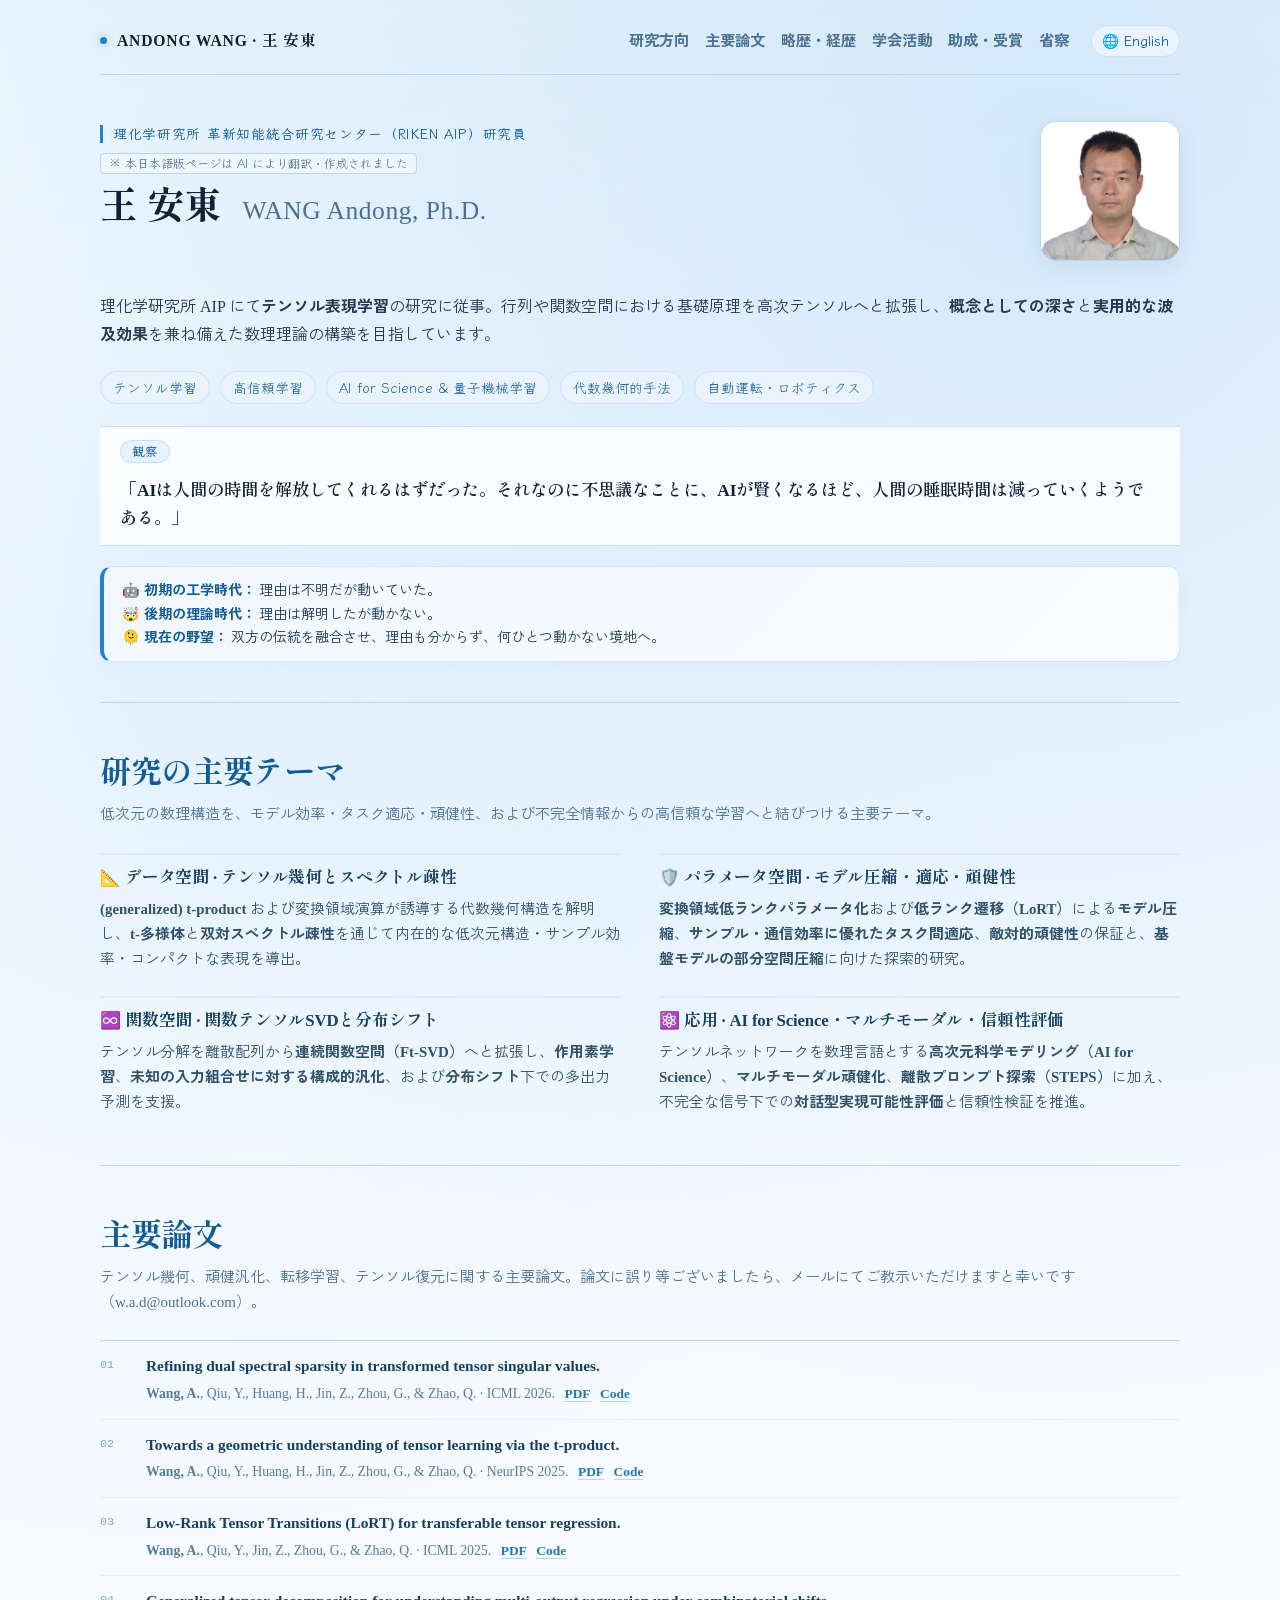
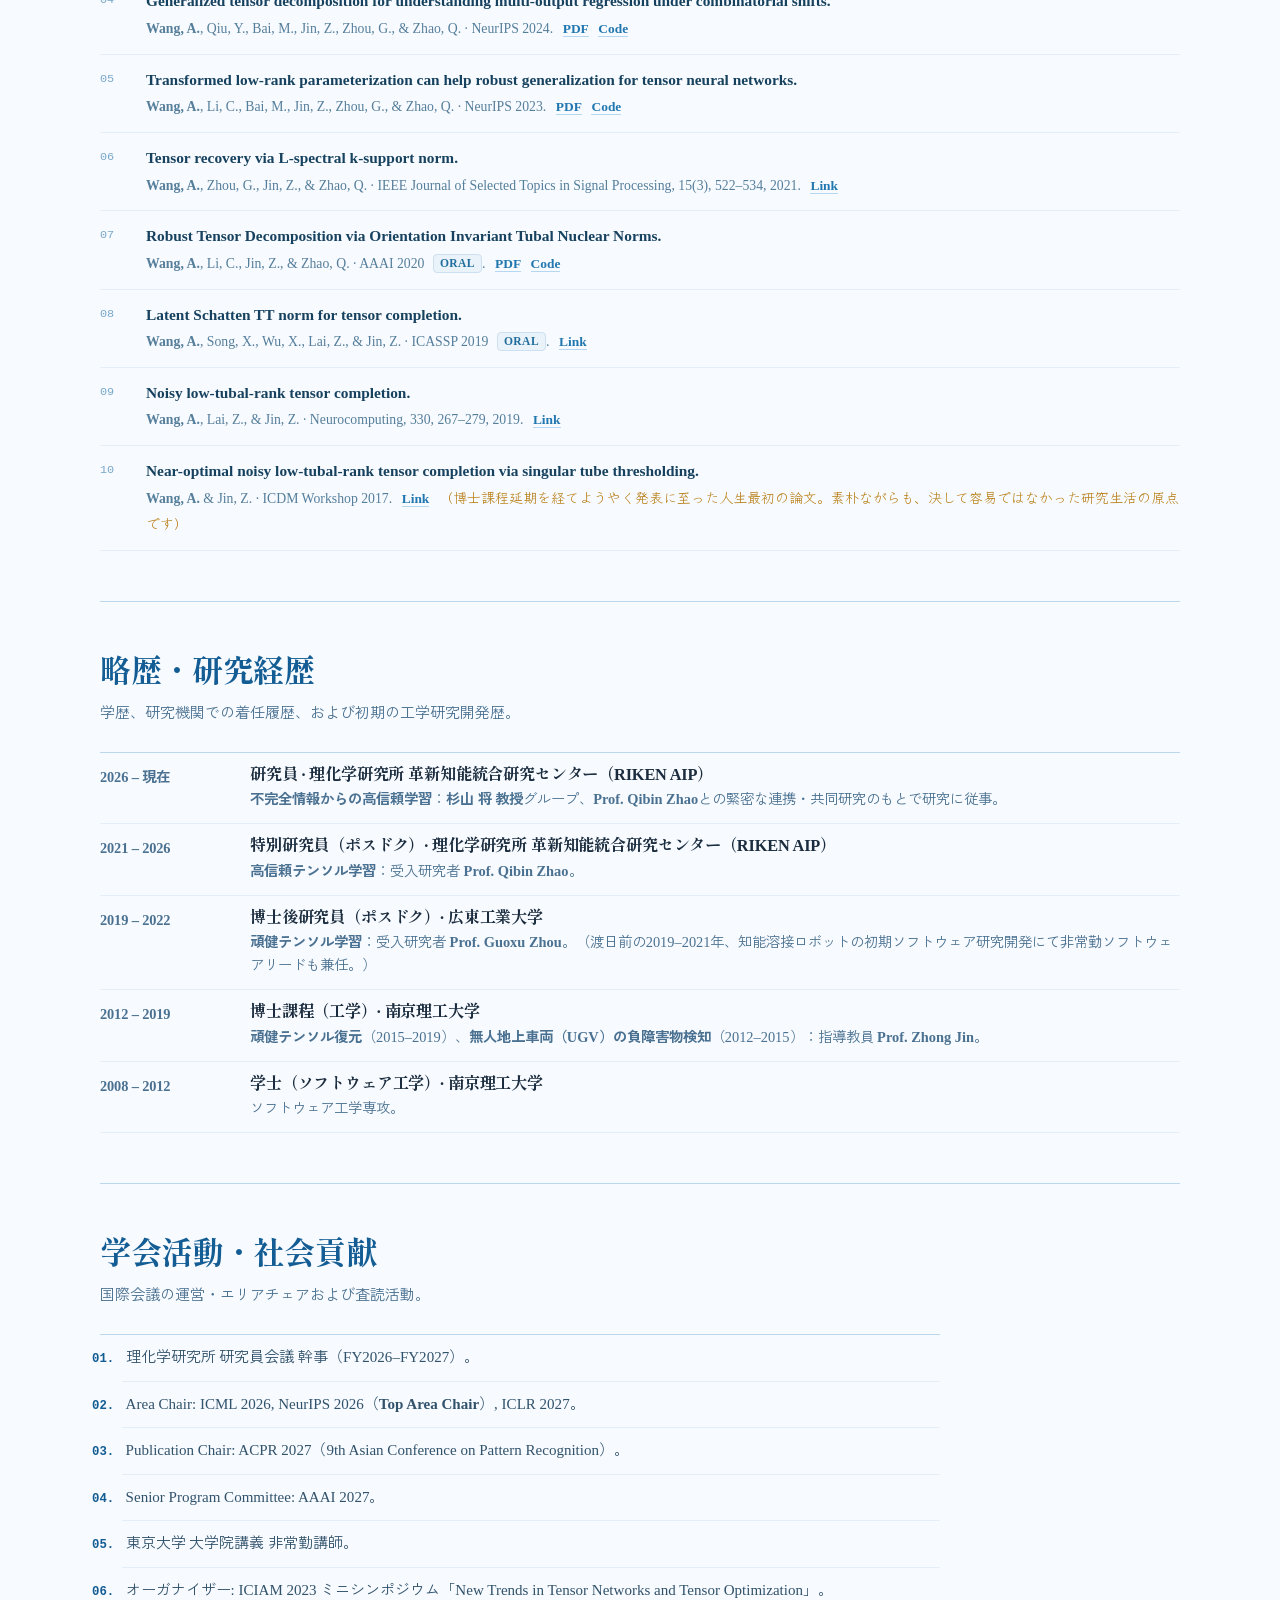
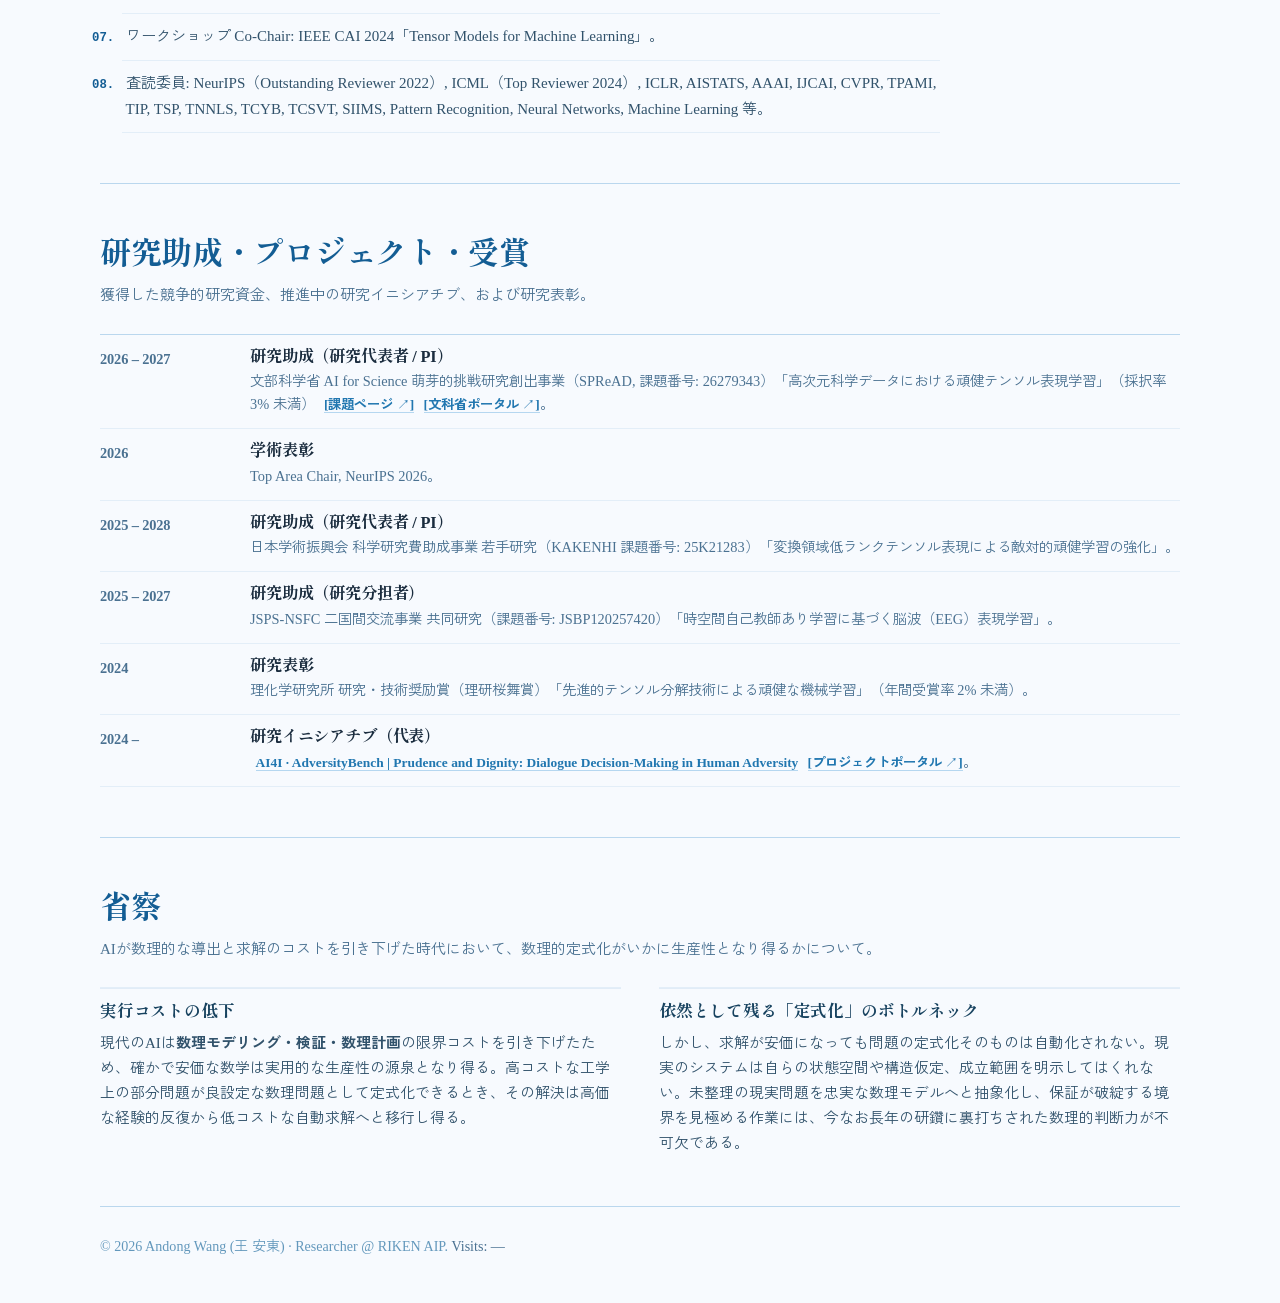
==== commit 0876a514: "Use cautious modal phrasing (can become / なり得る) in Reflection (EN & JA)" ====
--- a/index_ja.html
+++ b/index_ja.html
@@ -837,13 +837,13 @@
     <section id="reflection" class="last-section" aria-label="省察">
       <div class="section-heading">
         <h2>省察</h2>
-        <p>AIが数理的な導出と求解のコストを引き下げた時代における、生産性としての「定式化」について。</p>
+        <p>AIが数理的な導出と求解のコストを引き下げた時代において、数理的定式化がいかに生産性となり得るかについて。</p>
       </div>
       <div class="two-column-text">
         <article class="text-block">
           <h3>実行コストの低下</h3>
           <p>
-            現代のAIは、<strong>数理モデリング・検証・数理計画</strong>の限界コストを大きく引き下げた。高コストな工学上の部分問題が良設定な数理問題として定式化できれば、その解決は高価な経験的反復から低コストな自動求解へと移行する。
+            現代のAIは<strong>数理モデリング・検証・数理計画</strong>の限界コストを引き下げたため、確かで安価な数学は実用的な生産性の源泉となり得る。高コストな工学上の部分問題が良設定な数理問題として定式化できるとき、その解決は高価な経験的反復から低コストな自動求解へと移行し得る。
           </p>
         </article>
         <article class="text-block">
